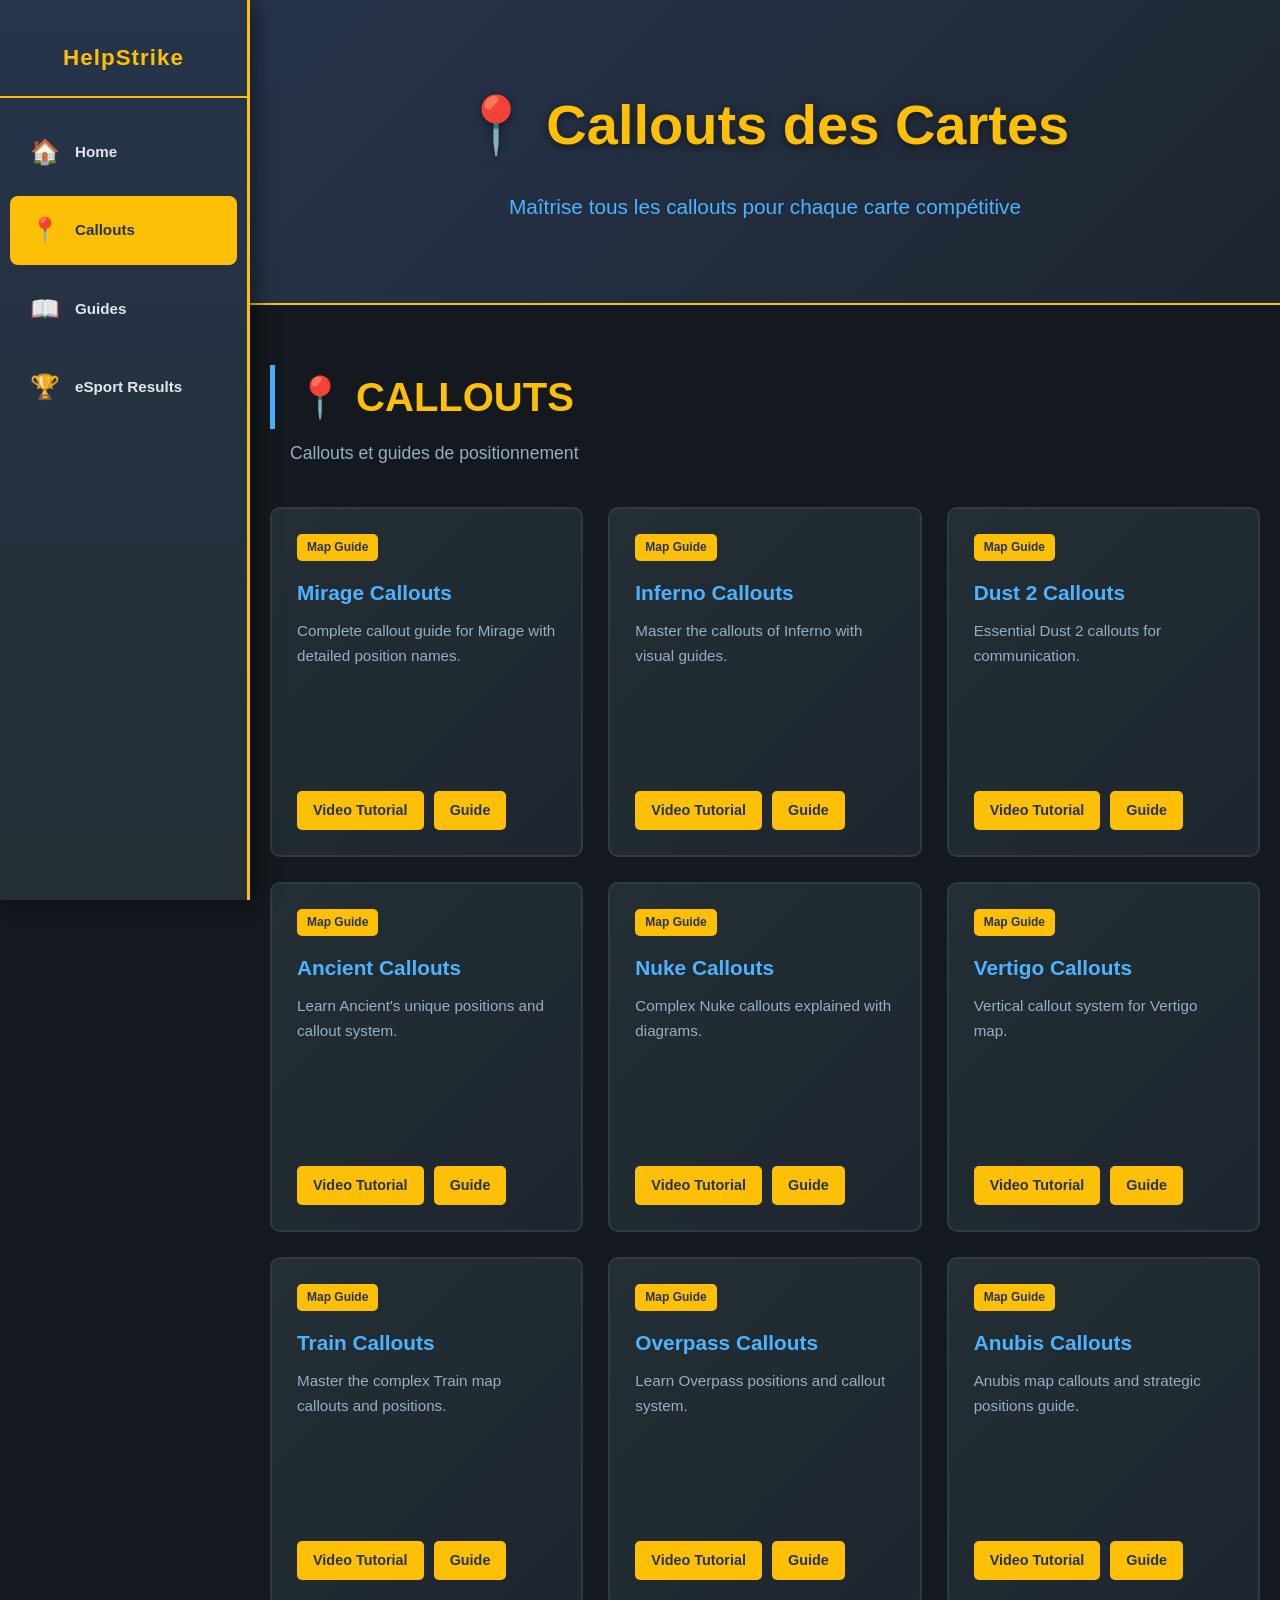
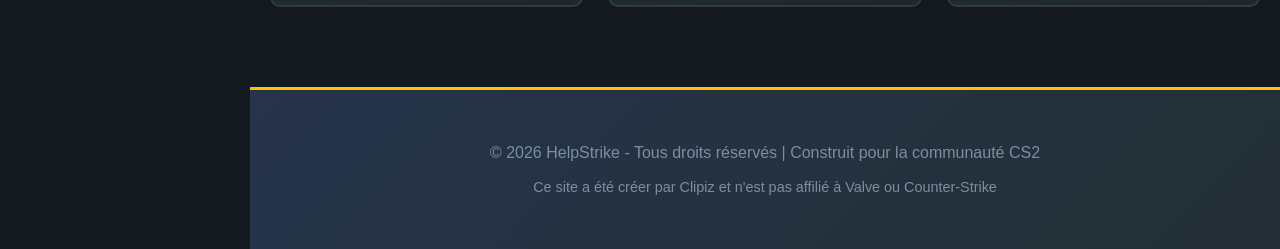
==== callouts.html @ afa77514 "Remove loading screen from callouts.html" ====
<!DOCTYPE html>
<html lang="fr">
<head>
    <meta charset="UTF-8">
    <meta name="viewport" content="width=device-width, initial-scale=1.0">
    <title>Callouts - HelpStrike</title>
    <link rel="stylesheet" href="styles.css">
</head>
<body>
    <!-- Top Logo -->
    <div class="top-logo">HelpStrike</div>

    <!-- Sidebar Navigation -->
    <aside class="sidebar">
        <div class="sidebar-header">
            <div class="sidebar-logo-container">
                <h1 class="sidebar-logo">HelpStrike</h1>
            </div>
        </div>
        <nav class="sidebar-nav">
            <a href="index.html" class="sidebar-link" data-section="home">
                <span class="icon">🏠</span>
                <span class="label">Home</span>
            </a>
            <a href="callouts.html" class="sidebar-link active" data-section="callouts">
                <span class="icon">📍</span>
                <span class="label">Callouts</span>
            </a>
            <a href="guides.html" class="sidebar-link" data-section="guides">
                <span class="icon">📖</span>
                <span class="label">Guides</span>
            </a>
            <a href="index.html#recent-esport" class="sidebar-link" data-section="recent-esport">
                <span class="icon">🏆</span>
                <span class="label">eSport Results</span>
            </a>
        </nav>
    </aside>

    <!-- Main Content -->
    <main class="main-content">
        <!-- Navigation Header -->
        <header class="header">
            <div class="container">
                <div class="logo">
                    <h1>HelpStrike</h1>
                    <p class="tagline">Les aides essentiels de CS2</p>
                </div>
            </div>
        </header>

        <!-- Hero Section -->
        <section class="hero" id="callouts">
            <div class="hero-content">
                <h2>📍 Callouts des Cartes</h2>
                <p>Maîtrise tous les callouts pour chaque carte compétitive</p>
            </div>
        </section>

        <div class="container">
            <!-- CALLOUTS Section -->
            <section class="category-section">
                <h2 class="category-title">📍 CALLOUTS</h2>
                <p class="category-desc">Callouts et guides de positionnement</p>
                <div class="items-grid" id="callouts-grid">
                    <!-- Items will be loaded here by JavaScript -->
                </div>
            </section>
        </div>

        <!-- Footer -->
        <footer class="footer">
            <div class="container">
                <p>&copy; 2026 HelpStrike - Tous droits réservés | Construit pour la communauté CS2</p>
                <p class="disclaimer">Ce site a été créer par Clipiz et n'est pas affilié à Valve ou Counter-Strike</p>
            </div>
        </footer>
    </main>

    <script src="script.js"></script>
    <script>
        // Load callouts specifically
        async function loadCalloutsPage() {
            try {
                const response = await fetch('data.json');
                const data = await response.json();
                renderItems('callouts', data.callouts);
            } catch (error) {
                console.error('Error loading callouts:', error);
            }
        }

        document.addEventListener('DOMContentLoaded', loadCalloutsPage);
    </script>
</body>
</html>
---- styles.css ----
* {
    margin: 0;
    padding: 0;
    box-sizing: border-box;
}

:root {
    /* HelpStrike colors */
    --hs-bg: #13191e;
    --hs-bg-alt: #1e262f;
    --hs-panel: #232f34;
    --hs-border: #303a40;
    --hs-text: #e1e6ea;
    --hs-link: #4db3ff;
    --hs-link-hover: #3498f7;
    --hs-highlight: #fec006;
    --hs-heading: #d6e4ee;
    --hs-table-head: #26344c;
}

body {
    font-family: 'Segoe UI', Tahoma, Geneva, Verdana, sans-serif;
    background-color: var(--hs-bg);
    color: var(--hs-text);
    line-height: 1.6;
    display: flex;
}

/* Sidebar Navigation */
.sidebar {
    position: fixed;
    left: 0;
    top: 0;
    width: 250px;
    height: 100vh;
    background: linear-gradient(180deg, var(--hs-table-head) 0%, var(--hs-panel) 100%);
    border-right: 3px solid var(--hs-highlight);
    padding: 20px 0;
    overflow-y: auto;
    z-index: 200;
    box-shadow: 5px 0 20px rgba(0, 0, 0, 0.5);
}

.sidebar-header {
    padding: 20px;
    border-bottom: 2px solid var(--hs-highlight);
    margin-bottom: 20px;
    display: flex;
}

.sidebar-logo-container {
    display: flex;
    flex-direction: column;
    align-items: center;
    gap: 10px;
    justify-content: center;
    width: 100%;
}

.sidebar-logo-img {
    display: none;
}

.sidebar-logo {
    font-size: 1.4em;
    color: var(--hs-highlight);
    font-weight: 900;
    letter-spacing: 1px;
    text-align: center;
    margin: 0;
}

.sidebar-nav {
    display: flex;
    flex-direction: column;
    gap: 10px;
    padding: 0 10px;
}

.sidebar-link {
    display: flex;
    align-items: center;
    gap: 15px;
    padding: 15px 20px;
    color: var(--hs-text);
    text-decoration: none;
    border-radius: 8px;
    transition: all 0.3s ease;
    position: relative;
}

.sidebar-link:hover {
    background-color: rgba(254, 192, 6, 0.1);
    color: var(--hs-highlight);
    transform: translateX(5px);
}

.sidebar-link.active {
    background-color: var(--hs-highlight);
    color: var(--hs-table-head);
}

.sidebar-link .icon {
    font-size: 1.5em;
}

.sidebar-link .label {
    font-weight: 600;
    font-size: 0.95em;
}

/* Top Logo Bar */
.top-logo {
    position: fixed;
    top: 20px;
    left: 20px;
    font-size: 1.2em;
    color: var(--hs-highlight);
    font-weight: 900;
    letter-spacing: 1.5px;
    z-index: 150;
    text-shadow: 0 2px 10px rgba(0, 0, 0, 0.5);
}

/* Main Content */
.main-content {
    flex: 1;
    margin-left: 250px;
    min-height: 100vh;
}

.main-content.home-page {
    background: radial-gradient(circle at 20% 50%, rgba(254, 192, 6, 0.05) 0%, transparent 50%),
                radial-gradient(circle at 80% 80%, rgba(77, 179, 255, 0.03) 0%, transparent 50%),
                linear-gradient(135deg, var(--hs-bg) 0%, var(--hs-bg-alt) 100%);
}

.container {
    max-width: 1200px;
    margin: 0 auto;
    padding: 0 20px;
}

/* Header & Navigation */
.header {
    background: transparent;
    border-bottom: none;
    padding: 0;
    position: sticky;
    top: 0;
    z-index: 100;
    display: none;
}

.header .container {
    display: flex;
    justify-content: space-between;
    align-items: center;
}

.logo {
    display: flex;
    align-items: center;
    gap: 15px;
}

.header-logo-img {
    width: 50px;
    height: 50px;
    object-fit: contain;
    display: none;
}

.logo h1 {
    font-size: 2.5em;
    color: var(--hs-highlight);
    font-weight: 900;
    letter-spacing: 2px;
    margin: 0;
}

.tagline {
    font-size: 0.85em;
    color: var(--hs-link);
    margin-top: 5px;
}

/* Hero Section */
.hero {
    background: linear-gradient(135deg, var(--hs-table-head) 0%, var(--hs-bg-alt) 100%);
    padding: 80px 20px;
    text-align: center;
    border-bottom: 2px solid var(--hs-highlight);
    margin-bottom: 60px;
    position: relative;
    overflow: hidden;
}

.hero-banner {
    position: absolute;
    top: 0;
    left: 0;
    right: 0;
    bottom: 0;
    z-index: 0;
    opacity: 0.3;
}

.banner-img {
    width: 100%;
    height: 100%;
    object-fit: cover;
}

.hero-content {
    position: relative;
    z-index: 1;
}

.hero-content h2 {
    font-size: 3.5em;
    margin-bottom: 20px;
    color: var(--hs-highlight);
    text-shadow: 0 2px 10px rgba(0, 0, 0, 0.5);
}

.hero-content p {
    font-size: 1.3em;
    color: var(--hs-link);
}

/* Category Sections */
.category-section {
    margin-bottom: 80px;
    scroll-margin-top: 100px;
}

.category-title {
    font-size: 2.5em;
    margin-bottom: 10px;
    color: var(--hs-highlight);
    border-left: 5px solid var(--hs-link);
    padding-left: 20px;
}

.category-desc {
    color: #95afc7;
    font-size: 1.1em;
    margin-bottom: 40px;
    margin-left: 20px;
}

/* Subsections */
.subsection {
    margin-bottom: 50px;
}

.subsection-title {
    font-size: 1.8em;
    color: var(--hs-link);
    margin-bottom: 25px;
    margin-left: 20px;
    font-weight: 600;
    border-left: 3px solid var(--hs-link);
    padding-left: 15px;
}

/* Items Grid */
.items-grid {
    display: grid;
    grid-template-columns: repeat(auto-fill, minmax(300px, 1fr));
    gap: 25px;
    margin-bottom: 40px;
}

.item-card {
    background: linear-gradient(135deg, var(--hs-panel) 0%, var(--hs-bg-alt) 100%);
    border: 2px solid var(--hs-border);
    border-radius: 10px;
    padding: 25px;
    transition: all 0.3s ease;
    cursor: pointer;
    overflow: hidden;
    position: relative;
    min-height: 350px;
    display: flex;
    flex-direction: column;
}

.item-card::before {
    content: '';
    position: absolute;
    top: 0;
    left: 0;
    right: 0;
    bottom: 0;
    background: radial-gradient(circle at center, rgba(254, 192, 6, 0.1) 0%, transparent 70%);
    opacity: 0;
    transition: opacity 0.3s ease;
    pointer-events: none;
    z-index: 1;
}

.item-card:hover {
    transform: translateY(-10px) scale(1.05);
    border-color: var(--hs-highlight);
    box-shadow: 0 15px 40px rgba(254, 192, 6, 0.3), 0 0 30px rgba(254, 192, 6, 0.2);
}

.item-card:hover::before {
    opacity: 1;
}

/* Map Logo Background */
.map-logo {
    position: absolute;
    bottom: -80px;
    right: -80px;
    width: 300px;
    height: 300px;
    background-size: contain;
    background-repeat: no-repeat;
    background-position: center;
    opacity: 0.08;
    transition: all 0.4s ease;
    z-index: 0;
}

.item-card:hover .map-logo {
    opacity: 0.15;
    transform: scale(1.1) rotate(5deg);
    bottom: -60px;
    right: -60px;
}

/* Utility Card Specific */
.utility-card {
    display: flex;
    flex-direction: column;
    min-height: 400px;
}

.utility-video {
    width: 100%;
    height: 200px;
    margin-bottom: 15px;
    border-radius: 8px;
    overflow: hidden;
    background-color: rgba(0, 0, 0, 0.3);
    z-index: 2;
    position: relative;
}

.utility-video iframe {
    width: 100%;
    height: 100%;
    border: none;
}

.item-card h3 {
    color: var(--hs-link);
    margin-bottom: 10px;
    font-size: 1.3em;
    position: relative;
    z-index: 2;
}

.item-type {
    display: inline-block;
    background-color: var(--hs-highlight);
    color: var(--hs-table-head);
    padding: 4px 10px;
    border-radius: 5px;
    font-size: 0.75em;
    font-weight: 600;
    margin-bottom: 15px;
    transition: all 0.3s ease;
    position: relative;
    z-index: 2;
    width: fit-content;
}

.item-card:hover .item-type {
    transform: scale(1.1);
    background-color: #ffd700;
}

.item-card p {
    color: #95afc7;
    margin-bottom: 20px;
    font-size: 0.95em;
    position: relative;
    z-index: 2;
    flex-grow: 1;
}

.item-links {
    display: flex;
    gap: 10px;
    flex-wrap: wrap;
    position: relative;
    z-index: 2;
    margin-top: auto;
}

.item-link {
    background-color: var(--hs-highlight);
    color: var(--hs-table-head);
    padding: 8px 16px;
    border-radius: 5px;
    text-decoration: none;
    font-weight: 600;
    transition: all 0.3s ease;
    font-size: 0.9em;
}

.item-link:hover {
    background-color: #ffd700;
    transform: scale(1.05);
}

.item-link.secondary {
    background-color: transparent;
    border: 2px solid var(--hs-highlight);
    color: var(--hs-highlight);
}

.item-link.secondary:hover {
    background-color: var(--hs-highlight);
    color: var(--hs-table-head);
}

.quick-link {
    min-height: 280px;
}

/* Pro Teams Section */
.pro-teams-container {
    display: grid;
    grid-template-columns: 1fr 1fr;
    gap: 30px;
}

.matches-section,
.teams-section {
    background: linear-gradient(135deg, var(--hs-panel) 0%, var(--hs-bg-alt) 100%);
    border: 2px solid var(--hs-border);
    border-radius: 10px;
    padding: 25px;
}

.matches-section h3,
.teams-section h3 {
    color: var(--hs-highlight);
    margin-bottom: 20px;
    font-size: 1.5em;
}

.matches-list {
    display: flex;
    flex-direction: column;
    gap: 15px;
}

.match-card {
    background-color: rgba(19, 25, 30, 0.6);
    padding: 15px;
    border-radius: 8px;
    border-left: 4px solid var(--hs-link);
    transition: all 0.3s ease;
}

.match-card:hover {
    background-color: rgba(35, 47, 52, 0.8);
    border-left-color: var(--hs-highlight);
    transform: translateX(5px);
}

.match-header {
    display: flex;
    justify-content: space-between;
    align-items: center;
    margin-bottom: 10px;
}

.match-teams {
    font-weight: 600;
    color: var(--hs-text);
}

.match-score {
    background-color: var(--hs-highlight);
    padding: 5px 12px;
    border-radius: 5px;
    font-weight: 700;
    color: var(--hs-table-head);
}

.match-info {
    font-size: 0.9em;
    color: #7a8fa3;
}

.teams-list {
    display: flex;
    flex-direction: column;
    gap: 12px;
}

.team-item {
    display: flex;
    justify-content: space-between;
    align-items: center;
    background-color: rgba(19, 25, 30, 0.6);
    padding: 12px 15px;
    border-radius: 8px;
    transition: all 0.3s ease;
}

.team-item:hover {
    background-color: rgba(254, 192, 6, 0.1);
    transform: translateX(5px);
}

.team-name {
    font-weight: 600;
    color: var(--hs-link);
}

.team-rating {
    background-color: var(--hs-table-head);
    padding: 4px 10px;
    border-radius: 5px;
    font-size: 0.9em;
    color: var(--hs-highlight);
}

.loading {
    text-align: center;
    color: #7a8fa3;
    padding: 20px;
}

/* Footer */
.footer {
    background: linear-gradient(135deg, var(--hs-table-head) 0%, var(--hs-panel) 100%);
    border-top: 3px solid var(--hs-highlight);
    padding: 40px 20px;
    text-align: center;
    margin-top: 80px;
}

.footer p {
    color: #7a8fa3;
    margin: 10px 0;
}

.disclaimer {
    font-size: 0.9em;
    color: #5a6f7f;
}

/* Responsive Design */
@media (max-width: 1024px) {
    .sidebar {
        width: 200px;
    }

    .main-content {
        margin-left: 200px;
    }

    .sidebar-link .label {
        font-size: 0.85em;
    }

    .pro-teams-container {
        grid-template-columns: 1fr;
    }
}

@media (max-width: 768px) {
    .sidebar {
        position: absolute;
        width: 100%;
        height: auto;
        border-bottom: 3px solid var(--hs-highlight);
        border-right: none;
    }

    .main-content {
        margin-left: 0;
        margin-top: 0;
    }

    .sidebar-nav {
        flex-direction: row;
        padding: 10px;
        overflow-x: auto;
    }

    .sidebar-link {
        flex-shrink: 0;
        padding: 10px 15px;
    }

    .logo h1 {
        font-size: 1.8em;
    }

    .hero-content h2 {
        font-size: 2em;
    }

    .items-grid {
        grid-template-columns: 1fr;
    }

    .pro-teams-container {
        grid-template-columns: 1fr;
    }

    .category-title {
        font-size: 2em;
    }

    .header-logo-img {
        width: 35px;
        height: 35px;
    }
}
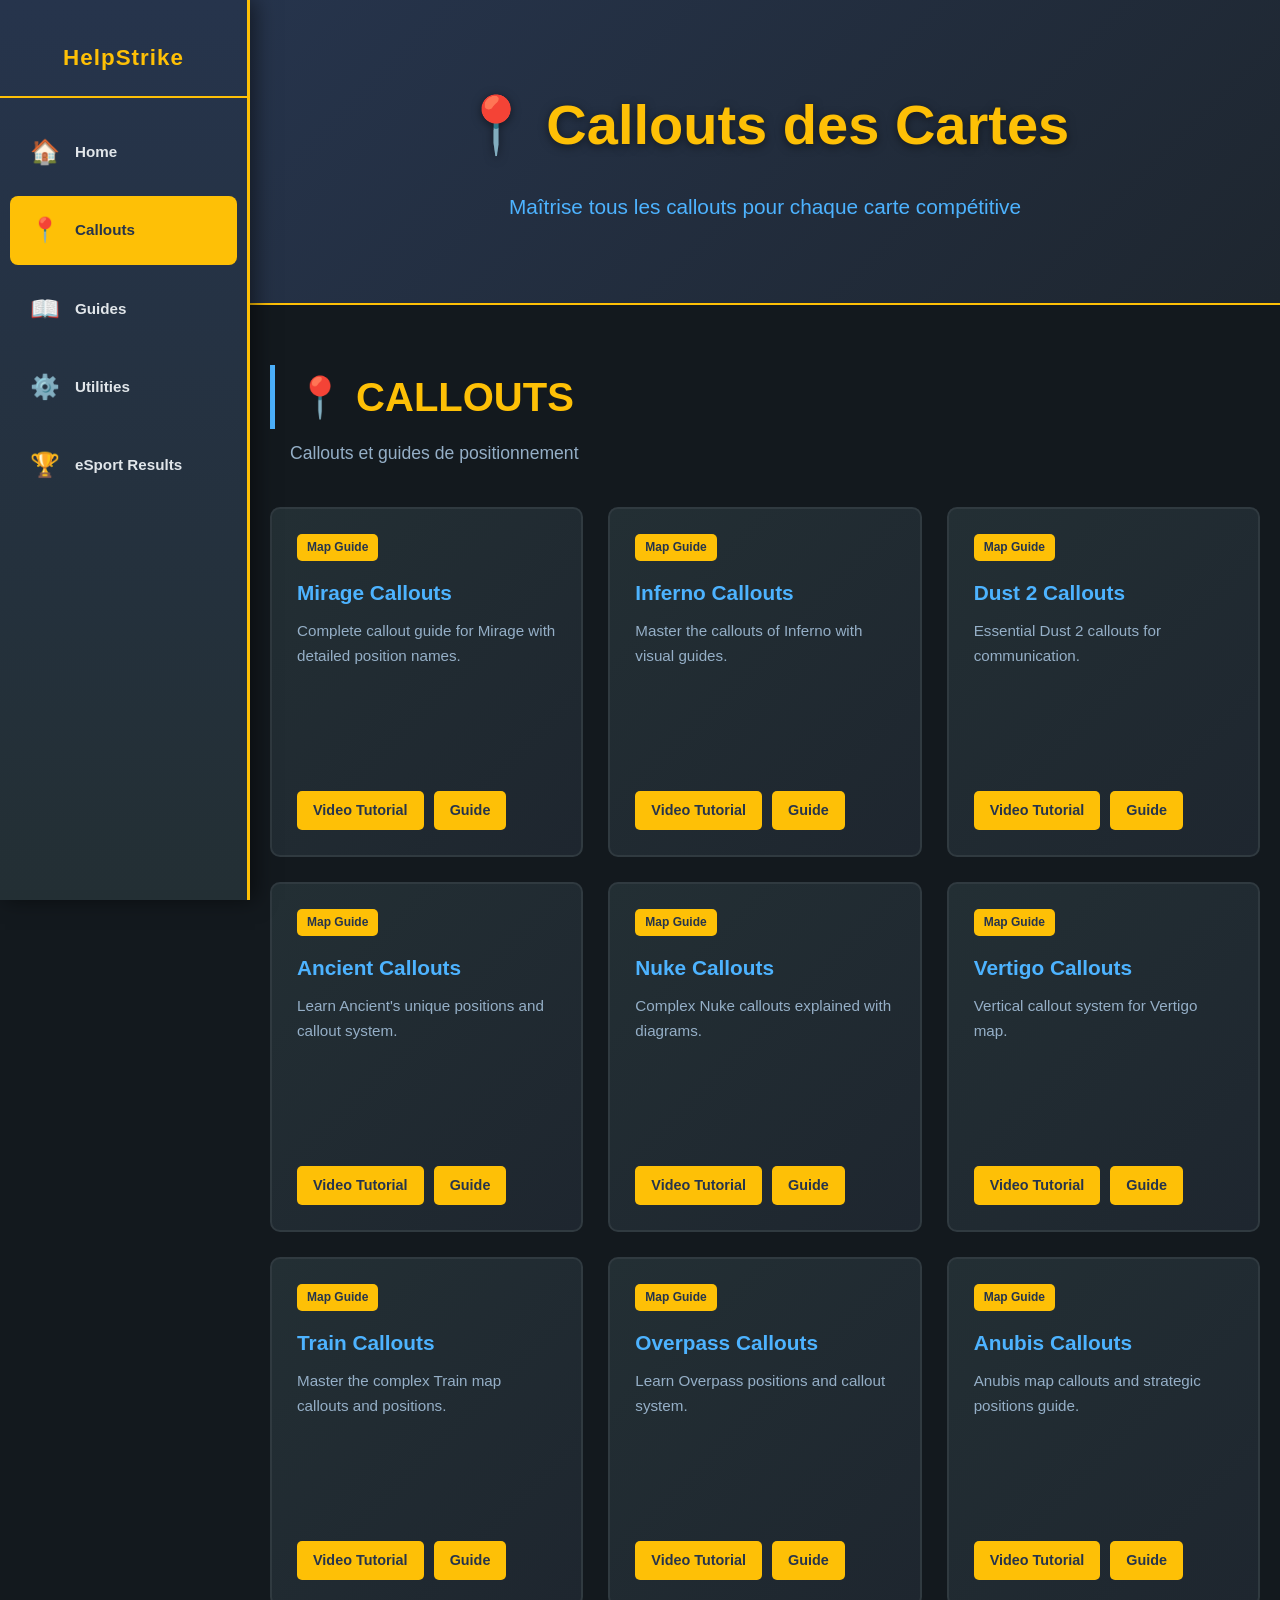
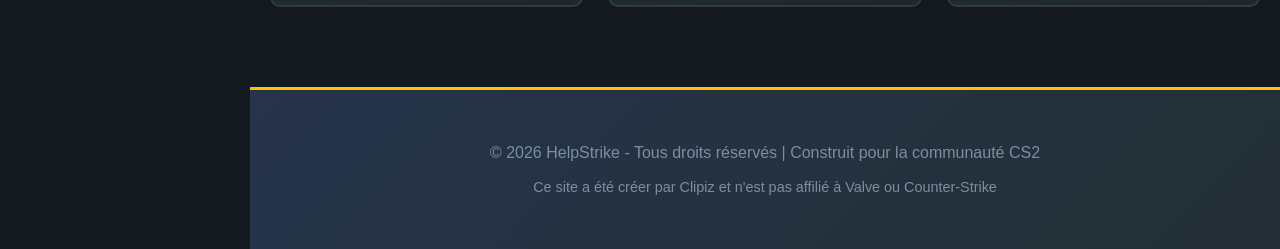
==== commit 5faa56b1: "Update callouts.html with Utilities link in sidebar" ====
--- a/callouts.html
+++ b/callouts.html
@@ -29,6 +29,10 @@
             <a href="guides.html" class="sidebar-link" data-section="guides">
                 <span class="icon">📖</span>
                 <span class="label">Guides</span>
+            </a>
+            <a href="utilities.html" class="sidebar-link" data-section="utilities">
+                <span class="icon">⚙️</span>
+                <span class="label">Utilities</span>
             </a>
             <a href="index.html#recent-esport" class="sidebar-link" data-section="recent-esport">
                 <span class="icon">🏆</span>
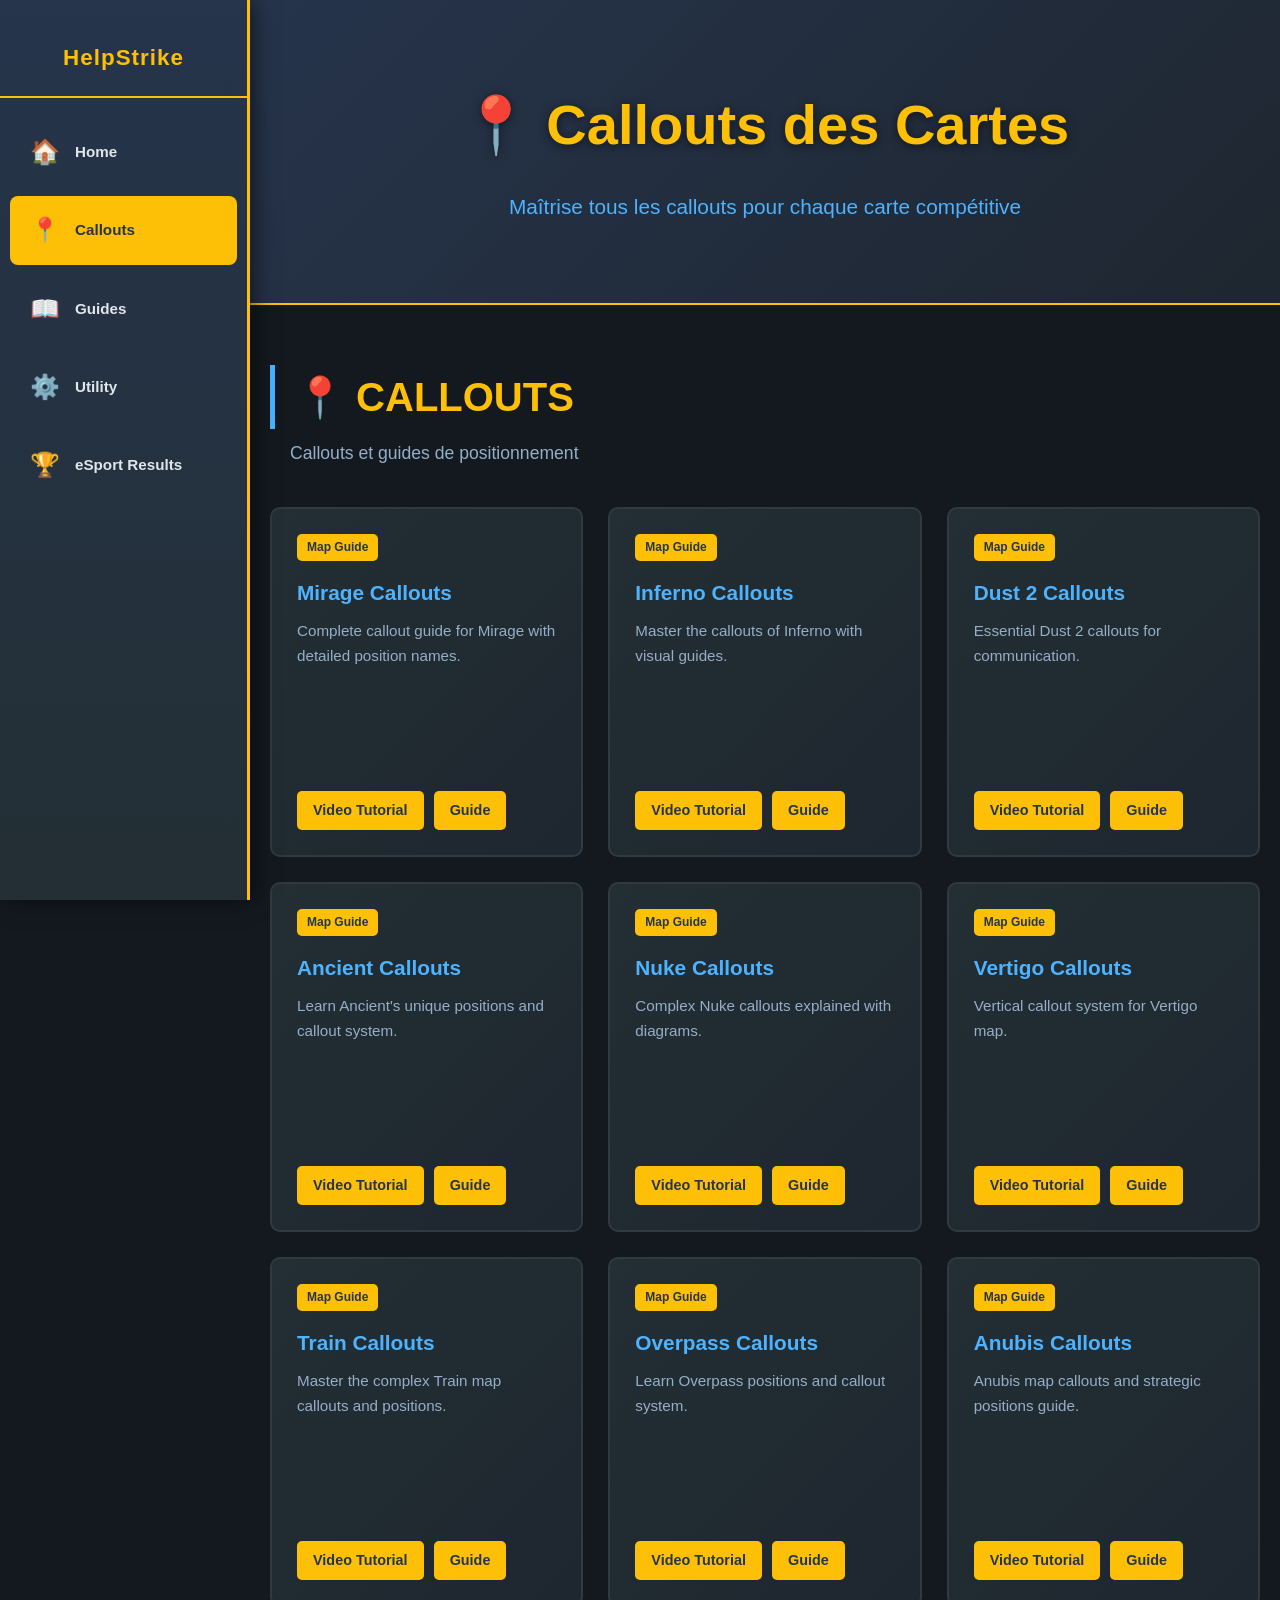
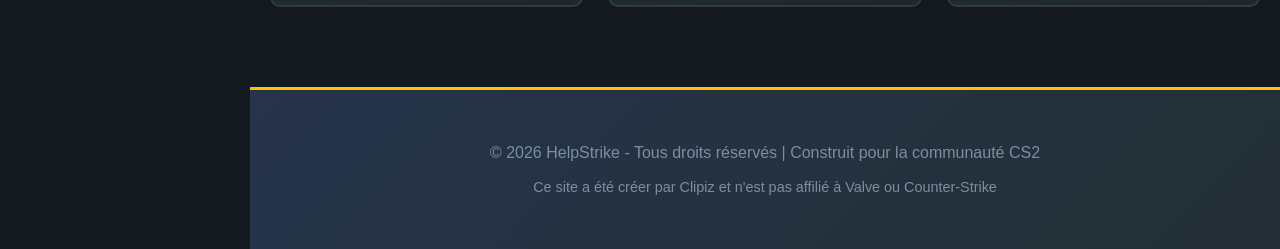
==== commit f7c7d2e8: "Update callouts.html to use utility instead of utilities" ====
--- a/callouts.html
+++ b/callouts.html
@@ -30,9 +30,9 @@
                 <span class="icon">📖</span>
                 <span class="label">Guides</span>
             </a>
-            <a href="utilities.html" class="sidebar-link" data-section="utilities">
+            <a href="utility.html" class="sidebar-link" data-section="utility">
                 <span class="icon">⚙️</span>
-                <span class="label">Utilities</span>
+                <span class="label">Utility</span>
             </a>
             <a href="index.html#recent-esport" class="sidebar-link" data-section="recent-esport">
                 <span class="icon">🏆</span>
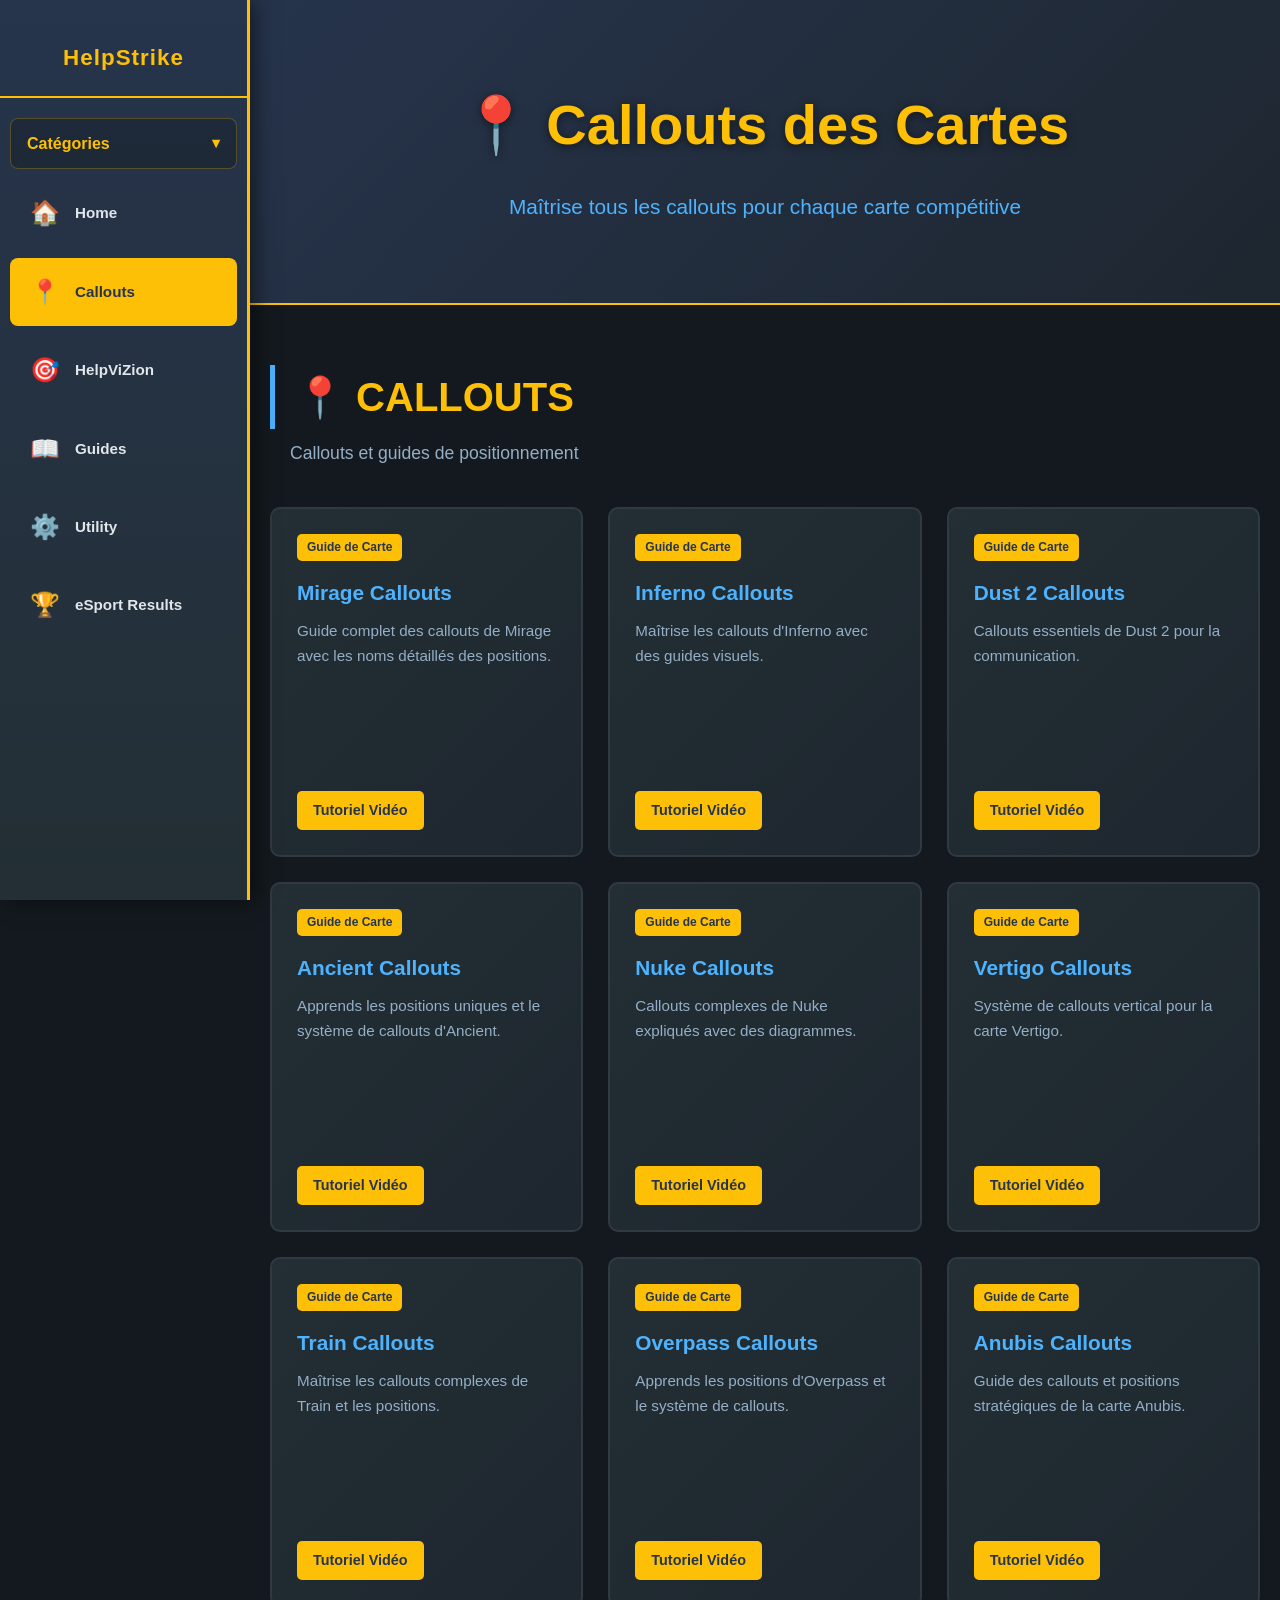
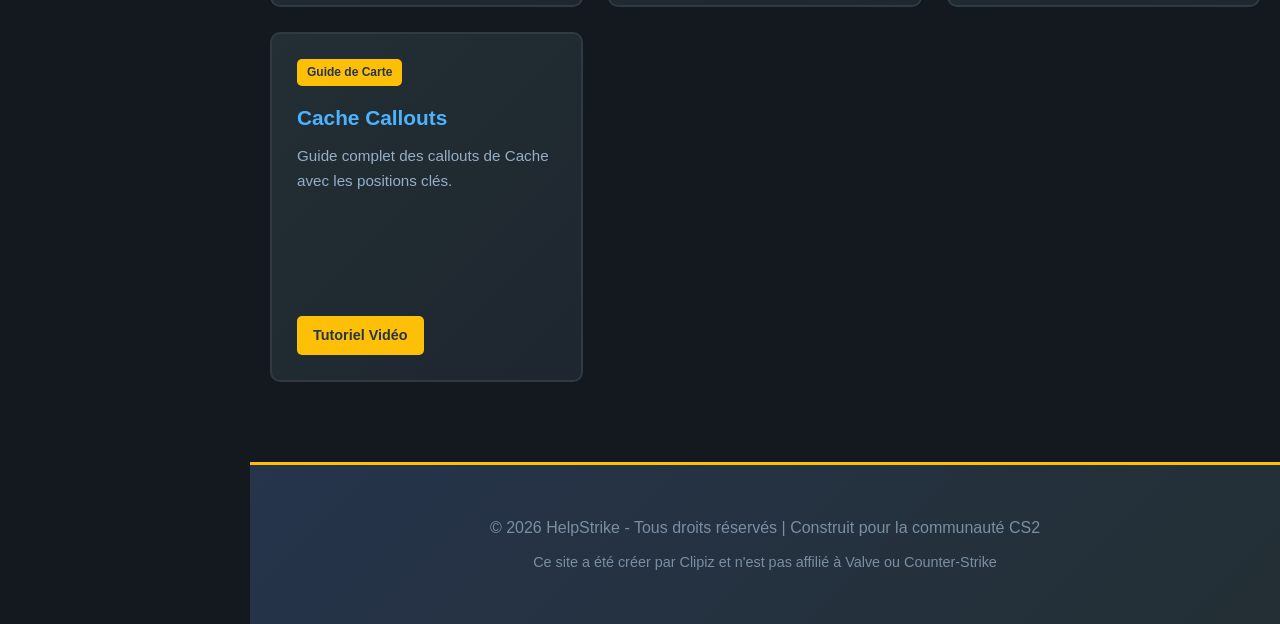
==== commit 312a1512: "feat: add helpvizion category and collapsible sidebar Co-authored-by: clipiz <295485389+clipiz@users" ====
--- a/callouts.html
+++ b/callouts.html
@@ -18,26 +18,36 @@
             </div>
         </div>
         <nav class="sidebar-nav">
-            <a href="index.html" class="sidebar-link" data-section="home">
-                <span class="icon">🏠</span>
-                <span class="label">Home</span>
-            </a>
-            <a href="callouts.html" class="sidebar-link active" data-section="callouts">
-                <span class="icon">📍</span>
-                <span class="label">Callouts</span>
-            </a>
-            <a href="guides.html" class="sidebar-link" data-section="guides">
-                <span class="icon">📖</span>
-                <span class="label">Guides</span>
-            </a>
-            <a href="utility.html" class="sidebar-link" data-section="utility">
-                <span class="icon">⚙️</span>
-                <span class="label">Utility</span>
-            </a>
-            <a href="index.html#recent-esport" class="sidebar-link" data-section="recent-esport">
-                <span class="icon">🏆</span>
-                <span class="label">eSport Results</span>
-            </a>
+            <button class="sidebar-nav-toggle" type="button" aria-expanded="true">
+                <span>Catégories</span>
+                <span class="sidebar-nav-toggle-chevron" aria-hidden="true">▾</span>
+            </button>
+            <div class="sidebar-nav-links">
+                <a href="index.html" class="sidebar-link" data-section="home">
+                    <span class="icon">🏠</span>
+                    <span class="label">Home</span>
+                </a>
+                <a href="callouts.html" class="sidebar-link active" data-section="callouts">
+                    <span class="icon">📍</span>
+                    <span class="label">Callouts</span>
+                </a>
+                <a href="helpvizion.html" class="sidebar-link" data-section="helpvizion">
+                    <span class="icon">🎯</span>
+                    <span class="label">HelpViZion</span>
+                </a>
+                <a href="guides.html" class="sidebar-link" data-section="guides">
+                    <span class="icon">📖</span>
+                    <span class="label">Guides</span>
+                </a>
+                <a href="utility.html" class="sidebar-link" data-section="utility">
+                    <span class="icon">⚙️</span>
+                    <span class="label">Utility</span>
+                </a>
+                <a href="index.html#recent-esport" class="sidebar-link" data-section="recent-esport">
+                    <span class="icon">🏆</span>
+                    <span class="label">eSport Results</span>
+                </a>
+            </div>
         </nav>
     </aside>
 
--- a/styles.css
+++ b/styles.css
@@ -77,6 +77,58 @@
     padding: 0 10px;
 }
 
+.sidebar-nav-toggle {
+    display: flex;
+    align-items: center;
+    justify-content: space-between;
+    gap: 12px;
+    width: 100%;
+    padding: 12px 16px;
+    border: 1px solid rgba(254, 192, 6, 0.25);
+    border-radius: 8px;
+    background: rgba(19, 25, 30, 0.35);
+    color: var(--hs-highlight);
+    font: inherit;
+    font-weight: 700;
+    cursor: pointer;
+    transition: all 0.3s ease;
+}
+
+.sidebar-nav-toggle:hover {
+    background: rgba(254, 192, 6, 0.12);
+    border-color: rgba(254, 192, 6, 0.45);
+}
+
+.sidebar-nav-toggle:focus-visible {
+    outline: 2px solid var(--hs-link);
+    outline-offset: 2px;
+}
+
+.sidebar-nav-toggle-chevron {
+    font-size: 0.95em;
+    transition: transform 0.3s ease;
+    transform: rotate(0deg);
+}
+
+.sidebar-nav.collapsed .sidebar-nav-toggle-chevron {
+    transform: rotate(-90deg);
+}
+
+.sidebar-nav-links {
+    display: flex;
+    flex-direction: column;
+    gap: 10px;
+    overflow: hidden;
+    max-height: 520px;
+    opacity: 1;
+    transition: max-height 0.35s ease, opacity 0.25s ease;
+}
+
+.sidebar-nav.collapsed .sidebar-nav-links {
+    max-height: 0;
+    opacity: 0;
+}
+
 .sidebar-link {
     display: flex;
     align-items: center;
@@ -594,9 +646,20 @@
     }
 
     .sidebar-nav {
+        padding: 10px;
+        gap: 12px;
+    }
+
+    .sidebar-nav-links {
         flex-direction: row;
-        padding: 10px;
         overflow-x: auto;
+        max-height: 120px;
+        padding-bottom: 6px;
+    }
+
+    .sidebar-nav.collapsed .sidebar-nav-links {
+        max-height: 0;
+        padding-bottom: 0;
     }
 
     .sidebar-link {
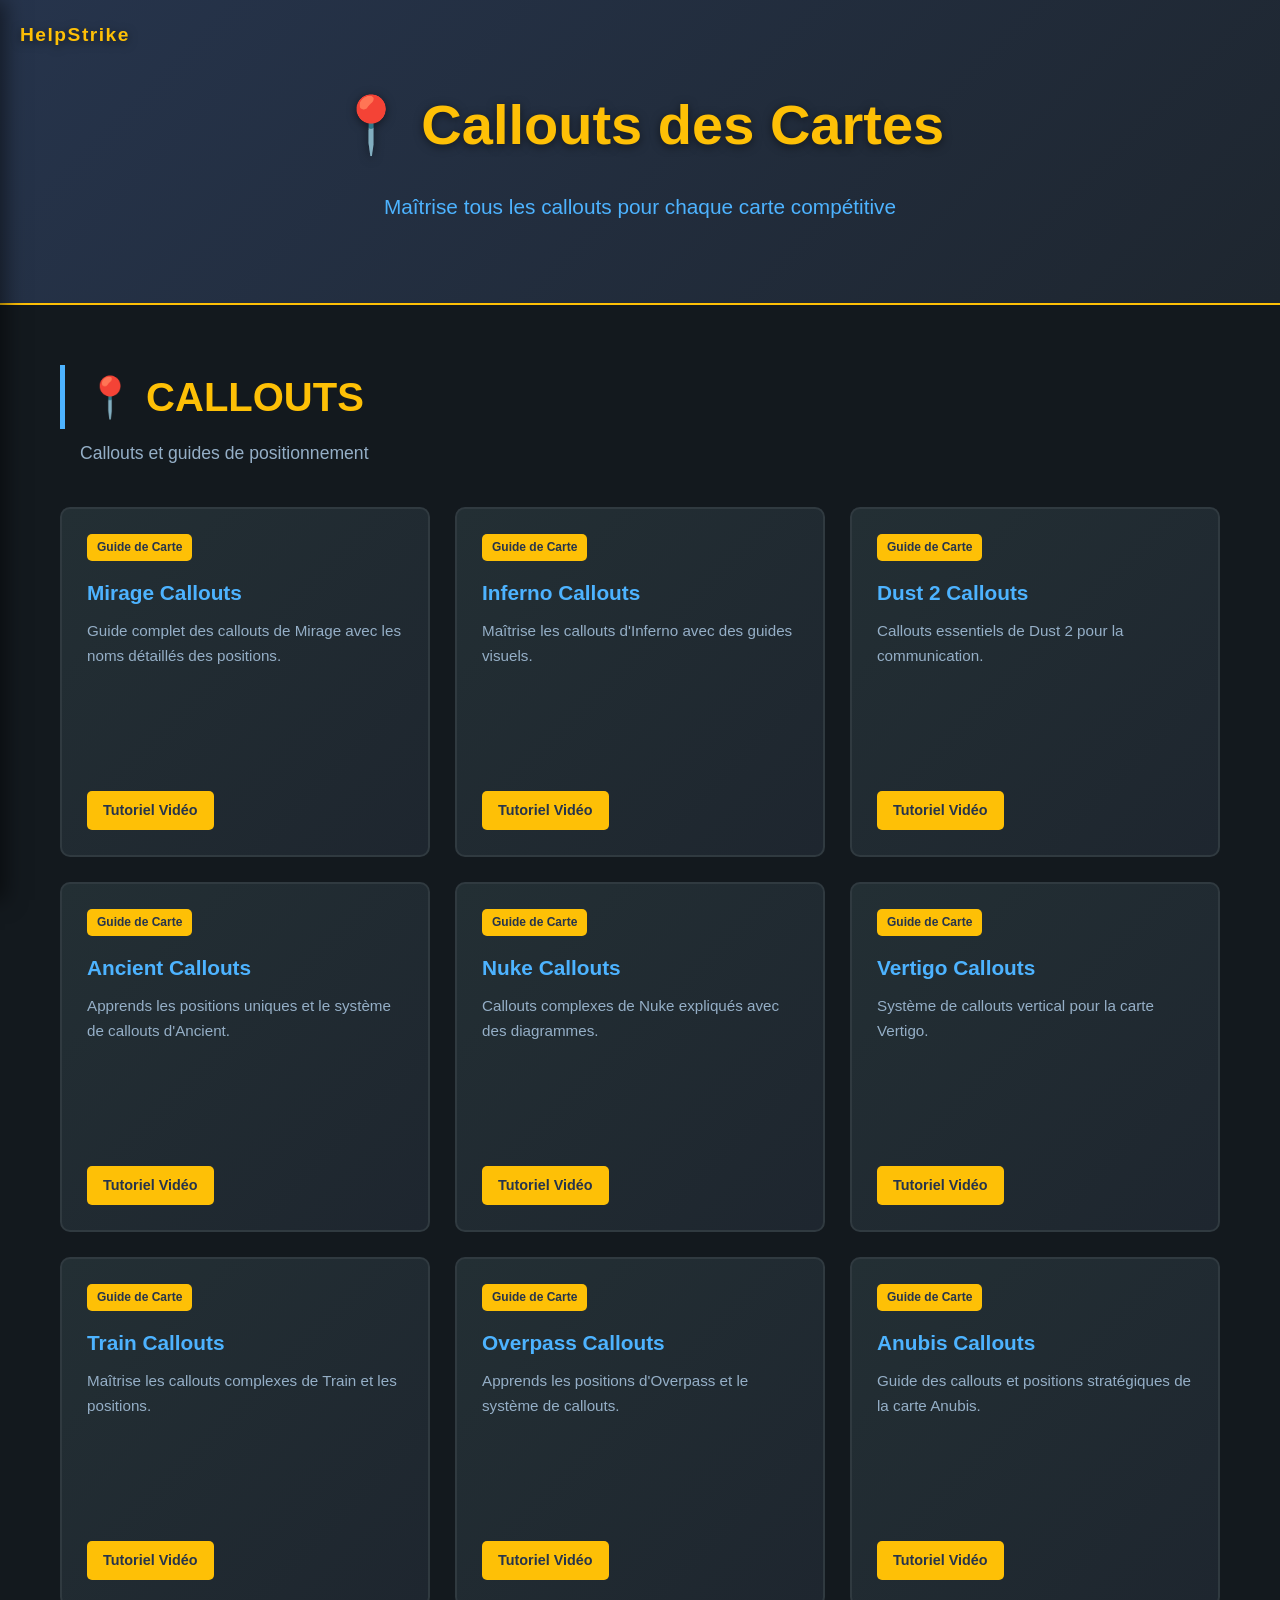
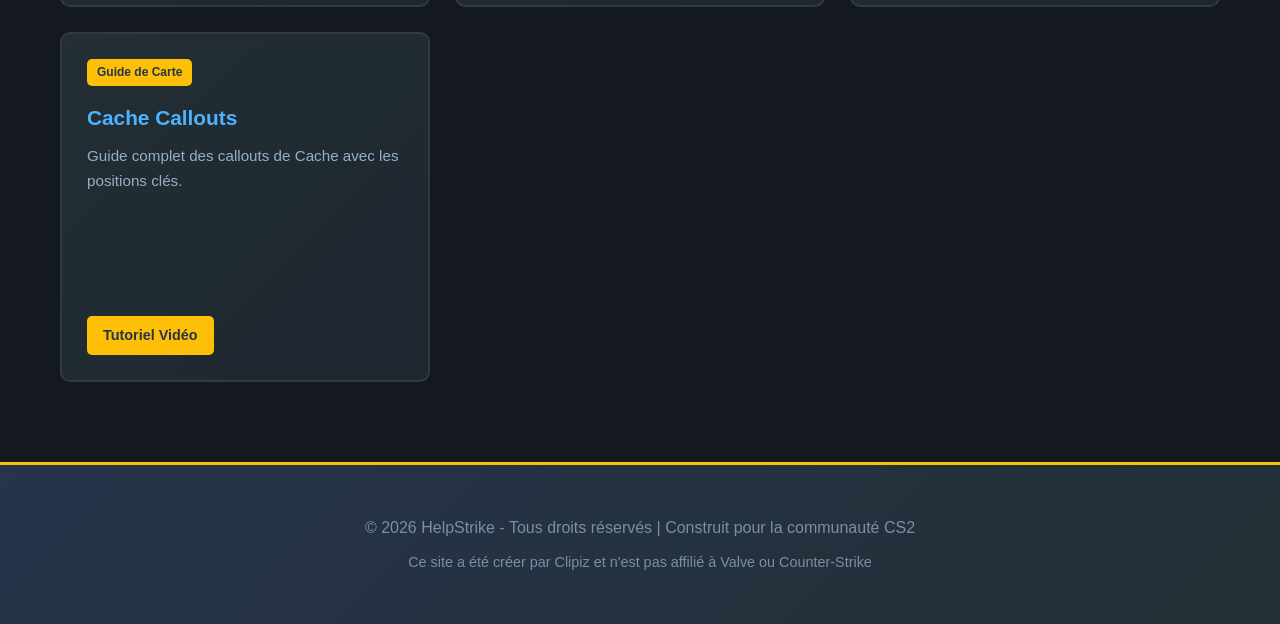
==== commit 79d9ec33: "Harmonize legacy pages with QuickUtil and retractable sidebar Co-authored-by: clipiz <295485389+clip" ====
--- a/callouts.html
+++ b/callouts.html
@@ -18,34 +18,34 @@
             </div>
         </div>
         <nav class="sidebar-nav">
-            <button class="sidebar-nav-toggle" type="button" aria-expanded="true">
-                <span>Catégories</span>
-                <span class="sidebar-nav-toggle-chevron" aria-hidden="true">▾</span>
-            </button>
             <div class="sidebar-nav-links">
                 <a href="index.html" class="sidebar-link" data-section="home">
                     <span class="icon">🏠</span>
                     <span class="label">Home</span>
                 </a>
-                <a href="callouts.html" class="sidebar-link active" data-section="callouts">
+                <a href="index.html#callouts-section" class="sidebar-link active" data-section="callouts">
                     <span class="icon">📍</span>
                     <span class="label">Callouts</span>
                 </a>
-                <a href="helpvizion.html" class="sidebar-link" data-section="helpvizion">
+                <a href="index.html#quickutil-section" class="sidebar-link" data-section="quickutil">
                     <span class="icon">🎯</span>
-                    <span class="label">HelpViZion</span>
+                    <span class="label">QuickUtil!</span>
                 </a>
-                <a href="guides.html" class="sidebar-link" data-section="guides">
+                <a href="index.html#prefire-section" class="sidebar-link" data-section="prefire">
+                    <span class="icon">🔫</span>
+                    <span class="label">Prefire</span>
+                </a>
+                <a href="index.html#guides-section" class="sidebar-link" data-section="guides">
                     <span class="icon">📖</span>
                     <span class="label">Guides</span>
                 </a>
-                <a href="utility.html" class="sidebar-link" data-section="utility">
+                <a href="index.html#utilities-section" class="sidebar-link" data-section="utility">
                     <span class="icon">⚙️</span>
                     <span class="label">Utility</span>
                 </a>
-                <a href="index.html#recent-esport" class="sidebar-link" data-section="recent-esport">
+                <a href="index.html#matches-section" class="sidebar-link" data-section="matches">
                     <span class="icon">🏆</span>
-                    <span class="label">eSport Results</span>
+                    <span class="label">Pro Matches</span>
                 </a>
             </div>
         </nav>
--- a/styles.css
+++ b/styles.css
@@ -29,7 +29,7 @@
 /* Sidebar Navigation */
 .sidebar {
     position: fixed;
-    left: 0;
+    left: -250px;
     top: 0;
     width: 250px;
     height: 100vh;
@@ -39,6 +39,11 @@
     overflow-y: auto;
     z-index: 200;
     box-shadow: 5px 0 20px rgba(0, 0, 0, 0.5);
+    transition: left 0.3s ease;
+}
+
+.sidebar:hover {
+    left: 0;
 }
 
 .sidebar-header {
@@ -77,56 +82,16 @@
     padding: 0 10px;
 }
 
-.sidebar-nav-toggle {
-    display: flex;
-    align-items: center;
-    justify-content: space-between;
-    gap: 12px;
-    width: 100%;
-    padding: 12px 16px;
-    border: 1px solid rgba(254, 192, 6, 0.25);
-    border-radius: 8px;
-    background: rgba(19, 25, 30, 0.35);
-    color: var(--hs-highlight);
-    font: inherit;
-    font-weight: 700;
-    cursor: pointer;
-    transition: all 0.3s ease;
-}
-
-.sidebar-nav-toggle:hover {
-    background: rgba(254, 192, 6, 0.12);
-    border-color: rgba(254, 192, 6, 0.45);
-}
-
-.sidebar-nav-toggle:focus-visible {
-    outline: 2px solid var(--hs-link);
-    outline-offset: 2px;
-}
-
-.sidebar-nav-toggle-chevron {
-    font-size: 0.95em;
-    transition: transform 0.3s ease;
-    transform: rotate(0deg);
-}
-
-.sidebar-nav.collapsed .sidebar-nav-toggle-chevron {
-    transform: rotate(-90deg);
-}
+
 
 .sidebar-nav-links {
     display: flex;
     flex-direction: column;
     gap: 10px;
     overflow: hidden;
-    max-height: 520px;
+    max-height: 600px;
     opacity: 1;
     transition: max-height 0.35s ease, opacity 0.25s ease;
-}
-
-.sidebar-nav.collapsed .sidebar-nav-links {
-    max-height: 0;
-    opacity: 0;
 }
 
 .sidebar-link {
@@ -177,7 +142,7 @@
 /* Main Content */
 .main-content {
     flex: 1;
-    margin-left: 250px;
+    margin-left: 0;
     min-height: 100vh;
 }
 
@@ -612,22 +577,126 @@
     color: #5a6f7f;
 }
 
+/* ===== Map Menu Grid (QuickUtil) ===== */
+.map-menu-grid {
+    display: grid;
+    grid-template-columns: repeat(4, 1fr);
+    gap: 1.2rem;
+    margin-top: 1.5rem;
+}
+
+.map-menu-item {
+    position: relative;
+    border-radius: 10px;
+    overflow: hidden;
+    cursor: pointer;
+    aspect-ratio: 16 / 9;
+    background: var(--hs-panel);
+    border: 2px solid var(--hs-border);
+    text-decoration: none;
+    display: block;
+    transition: transform 0.3s ease, border-color 0.3s ease, box-shadow 0.3s ease;
+}
+
+.map-menu-item:hover {
+    transform: scale(1.05);
+    border-color: var(--hs-highlight);
+    box-shadow: 0 0 30px rgba(254, 192, 6, 0.4), 
+                0 8px 25px rgba(254, 192, 6, 0.25),
+                inset 0 0 20px rgba(255, 255, 255, 0.1);
+}
+
+.map-menu-item:hover .map-menu-bg {
+    filter: brightness(0.7);
+}
+
+.map-menu-bg {
+    position: absolute;
+    inset: 0;
+    background-size: cover;
+    background-position: center;
+    transition: filter 0.3s ease;
+}
+
+.map-menu-overlay {
+    position: absolute;
+    bottom: 0;
+    left: 0;
+    right: 0;
+    padding: 0.5rem 0.8rem;
+    background: linear-gradient(transparent, rgba(0,0,0,0.85));
+    color: #fff;
+    font-size: 1.1rem;
+    font-weight: 700;
+    letter-spacing: 0.03em;
+    z-index: 2;
+    position: relative;
+}
+
+/* Metallic shine effect */
+.metallic-shine {
+    position: absolute;
+    top: 0;
+    left: -100%;
+    width: 100%;
+    height: 100%;
+    background: linear-gradient(90deg, 
+        transparent 0%,
+        rgba(255, 255, 255, 0.2) 25%,
+        rgba(255, 255, 255, 0.4) 50%,
+        rgba(255, 255, 255, 0.2) 75%,
+        transparent 100%
+    );
+    opacity: 0;
+    transition: opacity 0.3s ease, left 0.6s ease;
+    pointer-events: none;
+    z-index: 3;
+}
+
+.map-menu-item:hover .metallic-shine {
+    opacity: 1;
+    left: 100%;
+}
+
+/* Map detail section */
+.map-detail-section {
+    display: none;
+    margin-top: 2rem;
+}
+
+.map-detail-section.active {
+    display: block;
+}
+
+.map-detail-back {
+    display: inline-flex;
+    align-items: center;
+    gap: 0.4rem;
+    margin-bottom: 1.2rem;
+    background: none;
+    border: 2px solid var(--hs-border);
+    color: var(--hs-highlight);
+    padding: 0.4rem 1rem;
+    border-radius: 6px;
+    cursor: pointer;
+    font-size: 0.95rem;
+    font-weight: 600;
+    transition: border-color 0.15s, background 0.15s;
+}
+
+.map-detail-back:hover {
+    border-color: var(--hs-highlight);
+    background: rgba(254,192,6,0.08);
+}
+
 /* Responsive Design */
 @media (max-width: 1024px) {
-    .sidebar {
-        width: 200px;
-    }
-
-    .main-content {
-        margin-left: 200px;
-    }
-
-    .sidebar-link .label {
-        font-size: 0.85em;
-    }
-
     .pro-teams-container {
         grid-template-columns: 1fr;
+    }
+
+    .map-menu-grid {
+        grid-template-columns: repeat(3, 1fr);
     }
 }
 
@@ -638,11 +707,11 @@
         height: auto;
         border-bottom: 3px solid var(--hs-highlight);
         border-right: none;
-    }
-
-    .main-content {
-        margin-left: 0;
-        margin-top: 0;
+        left: -100%;
+    }
+
+    .sidebar:hover {
+        left: 0;
     }
 
     .sidebar-nav {
@@ -657,11 +726,6 @@
         padding-bottom: 6px;
     }
 
-    .sidebar-nav.collapsed .sidebar-nav-links {
-        max-height: 0;
-        padding-bottom: 0;
-    }
-
     .sidebar-link {
         flex-shrink: 0;
         padding: 10px 15px;
@@ -691,4 +755,12 @@
         width: 35px;
         height: 35px;
     }
-}
+
+    .map-menu-grid {
+        grid-template-columns: repeat(2, 1fr);
+    }
+
+    .map-menu-overlay {
+        font-size: 0.95rem;
+    }
+}
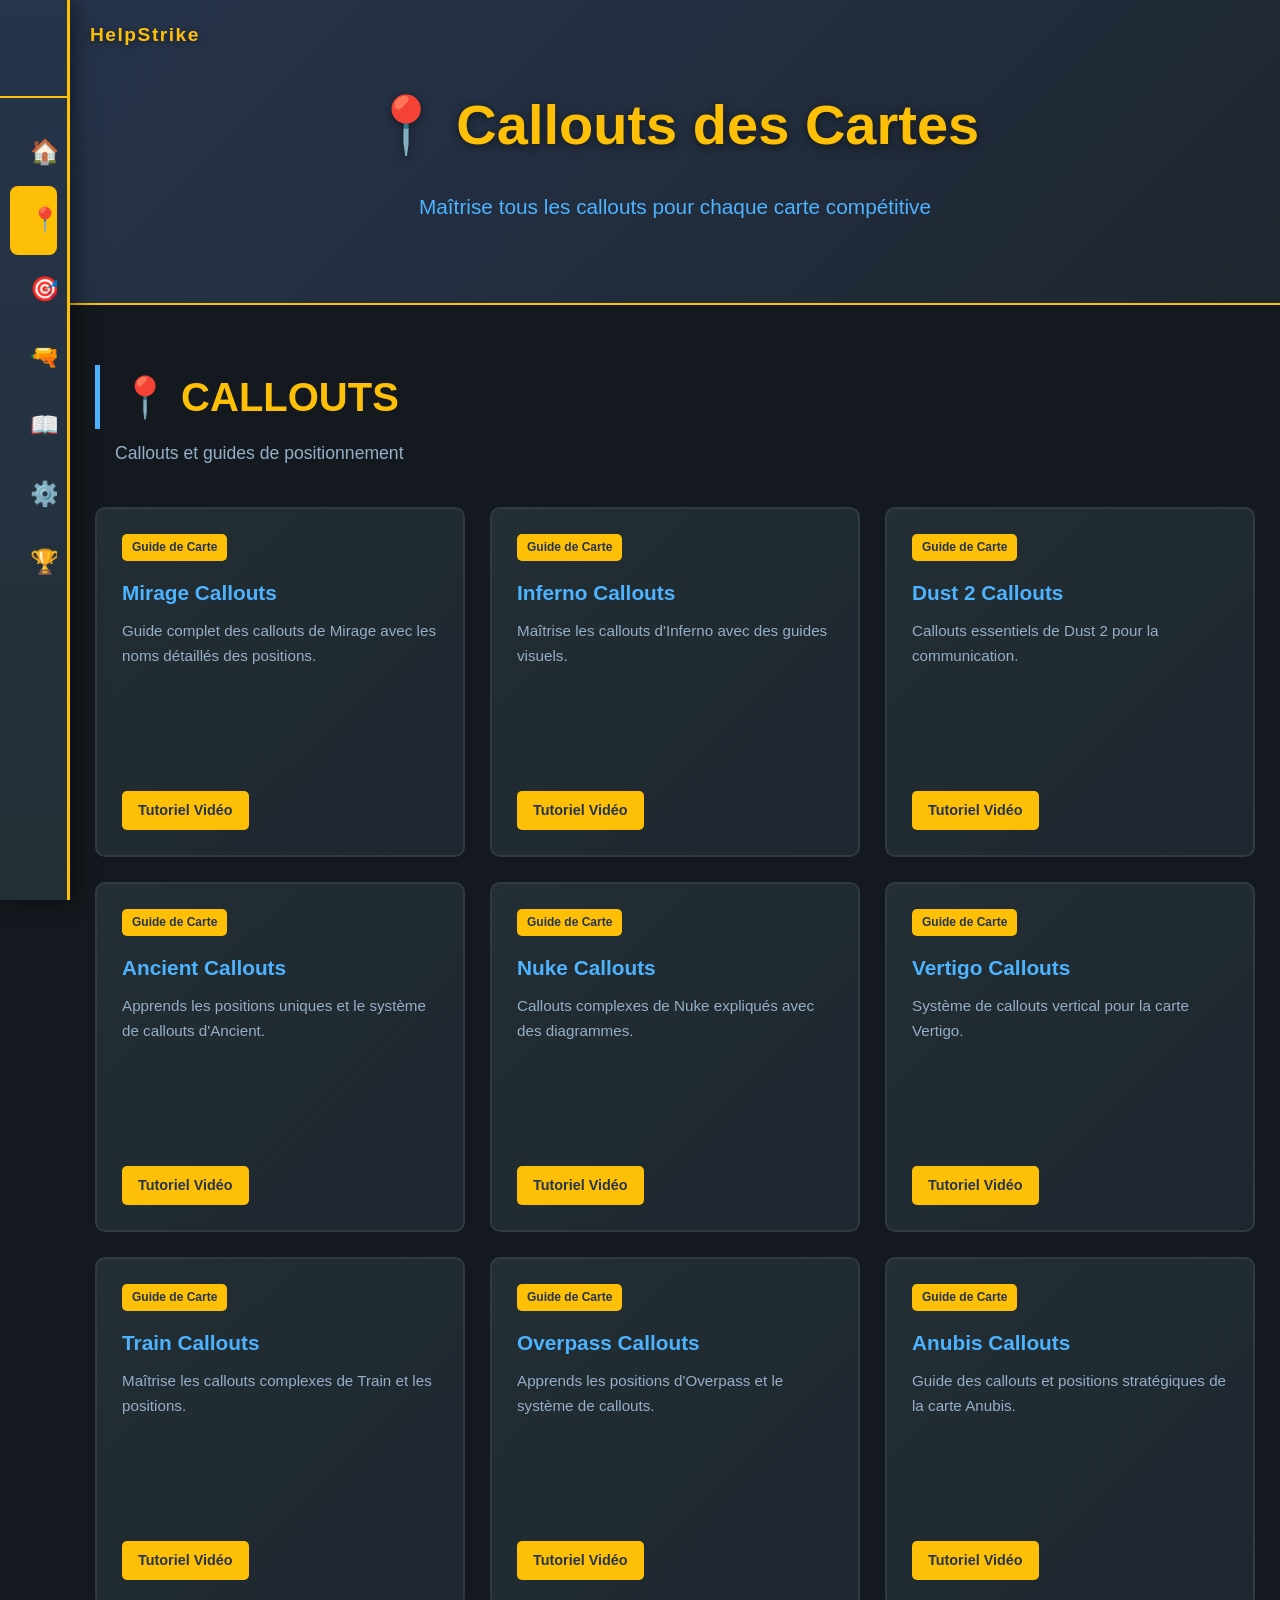
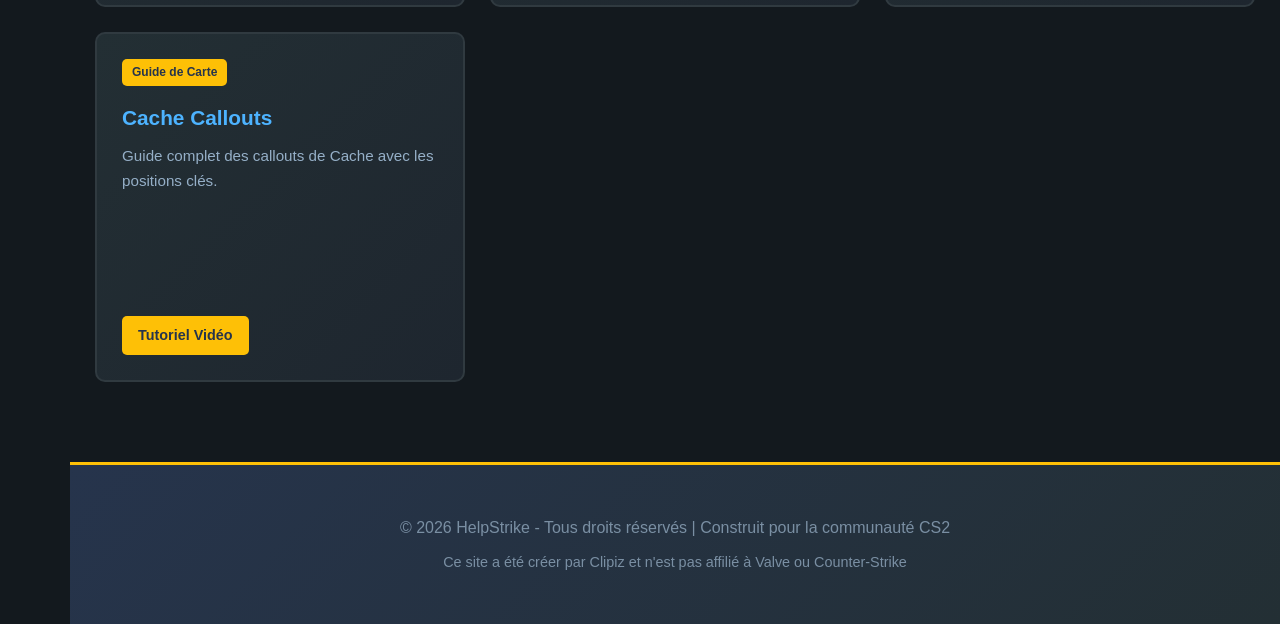
==== commit ebfa6cbd: "Fix sidebar links on callouts.html to point to multi-page URLs" ====
--- a/callouts.html
+++ b/callouts.html
@@ -23,29 +23,29 @@
                     <span class="icon">🏠</span>
                     <span class="label">Home</span>
                 </a>
-                <a href="index.html#callouts-section" class="sidebar-link active" data-section="callouts">
+                <a href="callouts.html" class="sidebar-link active" data-section="callouts">
                     <span class="icon">📍</span>
                     <span class="label">Callouts</span>
                 </a>
-                <a href="index.html#quickutil-section" class="sidebar-link" data-section="quickutil">
+                <a href="helpvizion.html" class="sidebar-link" data-section="quickutil">
                     <span class="icon">🎯</span>
                     <span class="label">QuickUtil!</span>
                 </a>
-                <a href="index.html#prefire-section" class="sidebar-link" data-section="prefire">
+                <a href="prefire.html" class="sidebar-link" data-section="prefire">
                     <span class="icon">🔫</span>
                     <span class="label">Prefire</span>
                 </a>
-                <a href="index.html#guides-section" class="sidebar-link" data-section="guides">
+                <a href="guides.html" class="sidebar-link" data-section="guides">
                     <span class="icon">📖</span>
                     <span class="label">Guides</span>
                 </a>
-                <a href="index.html#utilities-section" class="sidebar-link" data-section="utility">
+                <a href="utility.html" class="sidebar-link" data-section="utility">
                     <span class="icon">⚙️</span>
                     <span class="label">Utility</span>
                 </a>
-                <a href="index.html#matches-section" class="sidebar-link" data-section="matches">
+                <a href="index.html#recent-esport" class="sidebar-link" data-section="recent-esport">
                     <span class="icon">🏆</span>
-                    <span class="label">Pro Matches</span>
+                    <span class="label">eSport Results</span>
                 </a>
             </div>
         </nav>
--- a/styles.css
+++ b/styles.css
@@ -23,27 +23,27 @@
     background-color: var(--hs-bg);
     color: var(--hs-text);
     line-height: 1.6;
-    display: flex;
-}
-
-/* Sidebar Navigation */
+}
+
+/* Sidebar Navigation - retractable, opens on hover, closes when mouse leaves */
 .sidebar {
     position: fixed;
-    left: -250px;
+    left: 0;
     top: 0;
-    width: 250px;
+    width: 70px;
     height: 100vh;
     background: linear-gradient(180deg, var(--hs-table-head) 0%, var(--hs-panel) 100%);
     border-right: 3px solid var(--hs-highlight);
     padding: 20px 0;
+    overflow-x: hidden;
     overflow-y: auto;
     z-index: 200;
     box-shadow: 5px 0 20px rgba(0, 0, 0, 0.5);
-    transition: left 0.3s ease;
+    transition: width 0.3s ease;
 }
 
 .sidebar:hover {
-    left: 0;
+    width: 250px;
 }
 
 .sidebar-header {
@@ -51,6 +51,7 @@
     border-bottom: 2px solid var(--hs-highlight);
     margin-bottom: 20px;
     display: flex;
+    white-space: nowrap;
 }
 
 .sidebar-logo-container {
@@ -73,6 +74,12 @@
     letter-spacing: 1px;
     text-align: center;
     margin: 0;
+    opacity: 0;
+    transition: opacity 0.2s ease;
+}
+
+.sidebar:hover .sidebar-logo {
+    opacity: 1;
 }
 
 .sidebar-nav {
@@ -80,18 +87,6 @@
     flex-direction: column;
     gap: 10px;
     padding: 0 10px;
-}
-
-
-
-.sidebar-nav-links {
-    display: flex;
-    flex-direction: column;
-    gap: 10px;
-    overflow: hidden;
-    max-height: 600px;
-    opacity: 1;
-    transition: max-height 0.35s ease, opacity 0.25s ease;
 }
 
 .sidebar-link {
@@ -104,6 +99,8 @@
     border-radius: 8px;
     transition: all 0.3s ease;
     position: relative;
+    white-space: nowrap;
+    overflow: hidden;
 }
 
 .sidebar-link:hover {
@@ -119,18 +116,25 @@
 
 .sidebar-link .icon {
     font-size: 1.5em;
+    flex-shrink: 0;
 }
 
 .sidebar-link .label {
     font-weight: 600;
     font-size: 0.95em;
+    opacity: 0;
+    transition: opacity 0.2s ease;
+}
+
+.sidebar:hover .sidebar-link .label {
+    opacity: 1;
 }
 
 /* Top Logo Bar */
 .top-logo {
     position: fixed;
     top: 20px;
-    left: 20px;
+    left: 90px;
     font-size: 1.2em;
     color: var(--hs-highlight);
     font-weight: 900;
@@ -141,8 +145,7 @@
 
 /* Main Content */
 .main-content {
-    flex: 1;
-    margin-left: 0;
+    margin-left: 70px;
     min-height: 100vh;
 }
 
@@ -479,20 +482,6 @@
     gap: 15px;
 }
 
-.match-card {
-    background-color: rgba(19, 25, 30, 0.6);
-    padding: 15px;
-    border-radius: 8px;
-    border-left: 4px solid var(--hs-link);
-    transition: all 0.3s ease;
-}
-
-.match-card:hover {
-    background-color: rgba(35, 47, 52, 0.8);
-    border-left-color: var(--hs-highlight);
-    transform: translateX(5px);
-}
-
 .match-header {
     display: flex;
     justify-content: space-between;
@@ -577,7 +566,7 @@
     color: #5a6f7f;
 }
 
-/* ===== Map Menu Grid (QuickUtil) ===== */
+/* ===== Map Menu Grid (QuickUtil / Prefire) ===== */
 .map-menu-grid {
     display: grid;
     grid-template-columns: repeat(4, 1fr);
@@ -601,7 +590,7 @@
 .map-menu-item:hover {
     transform: scale(1.05);
     border-color: var(--hs-highlight);
-    box-shadow: 0 0 30px rgba(254, 192, 6, 0.4), 
+    box-shadow: 0 0 30px rgba(254, 192, 6, 0.4),
                 0 8px 25px rgba(254, 192, 6, 0.25),
                 inset 0 0 20px rgba(255, 255, 255, 0.1);
 }
@@ -640,7 +629,7 @@
     left: -100%;
     width: 100%;
     height: 100%;
-    background: linear-gradient(90deg, 
+    background: linear-gradient(90deg,
         transparent 0%,
         rgba(255, 255, 255, 0.2) 25%,
         rgba(255, 255, 255, 0.4) 50%,
@@ -691,6 +680,10 @@
 
 /* Responsive Design */
 @media (max-width: 1024px) {
+    .main-content {
+        margin-left: 70px;
+    }
+
     .pro-teams-container {
         grid-template-columns: 1fr;
     }
@@ -702,16 +695,24 @@
 
 @media (max-width: 768px) {
     .sidebar {
-        position: absolute;
+        width: 100%;
+        height: 60px;
+        border-bottom: 3px solid var(--hs-highlight);
+        border-right: none;
+    }
+
+    .sidebar:hover {
         width: 100%;
         height: auto;
-        border-bottom: 3px solid var(--hs-highlight);
-        border-right: none;
-        left: -100%;
-    }
-
-    .sidebar:hover {
-        left: 0;
+    }
+
+    .main-content {
+        margin-left: 0;
+        margin-top: 60px;
+    }
+
+    .top-logo {
+        left: 20px;
     }
 
     .sidebar-nav {
@@ -719,18 +720,6 @@
         gap: 12px;
     }
 
-    .sidebar-nav-links {
-        flex-direction: row;
-        overflow-x: auto;
-        max-height: 120px;
-        padding-bottom: 6px;
-    }
-
-    .sidebar-link {
-        flex-shrink: 0;
-        padding: 10px 15px;
-    }
-
     .logo h1 {
         font-size: 1.8em;
     }
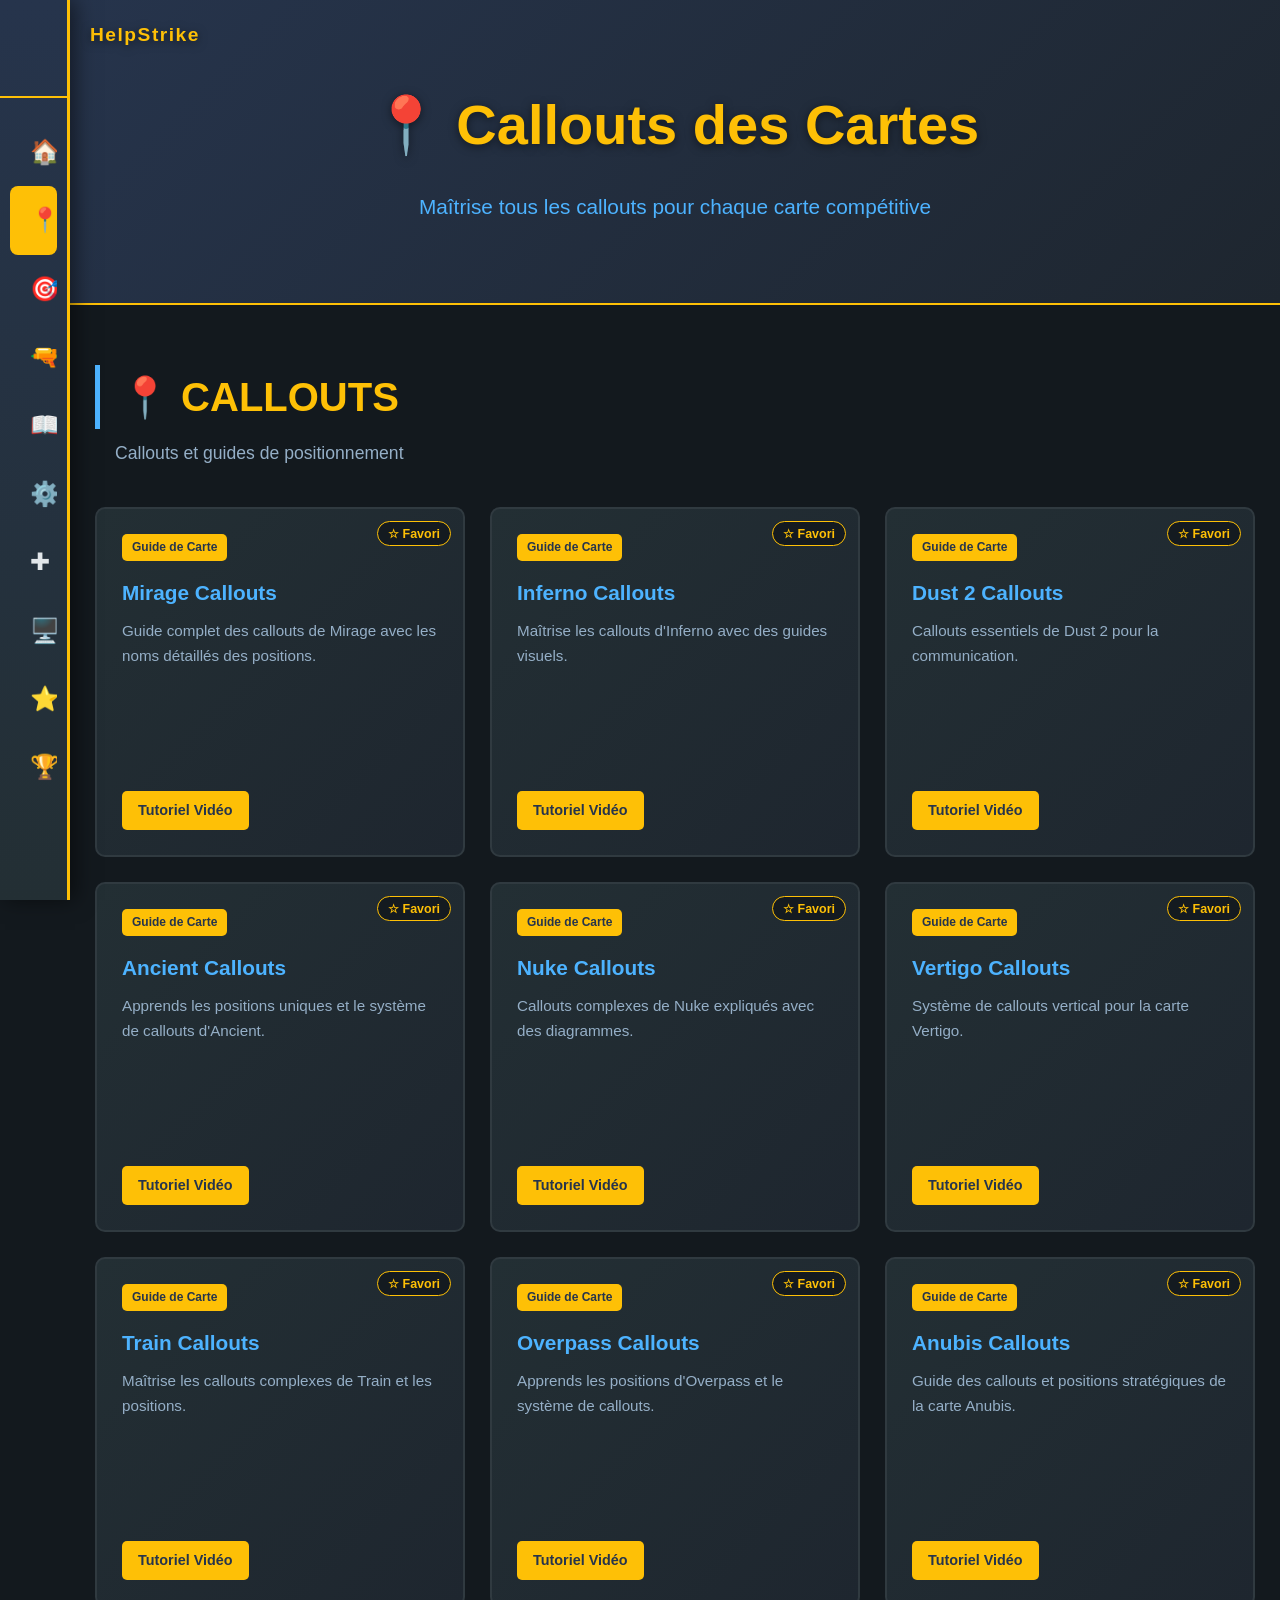
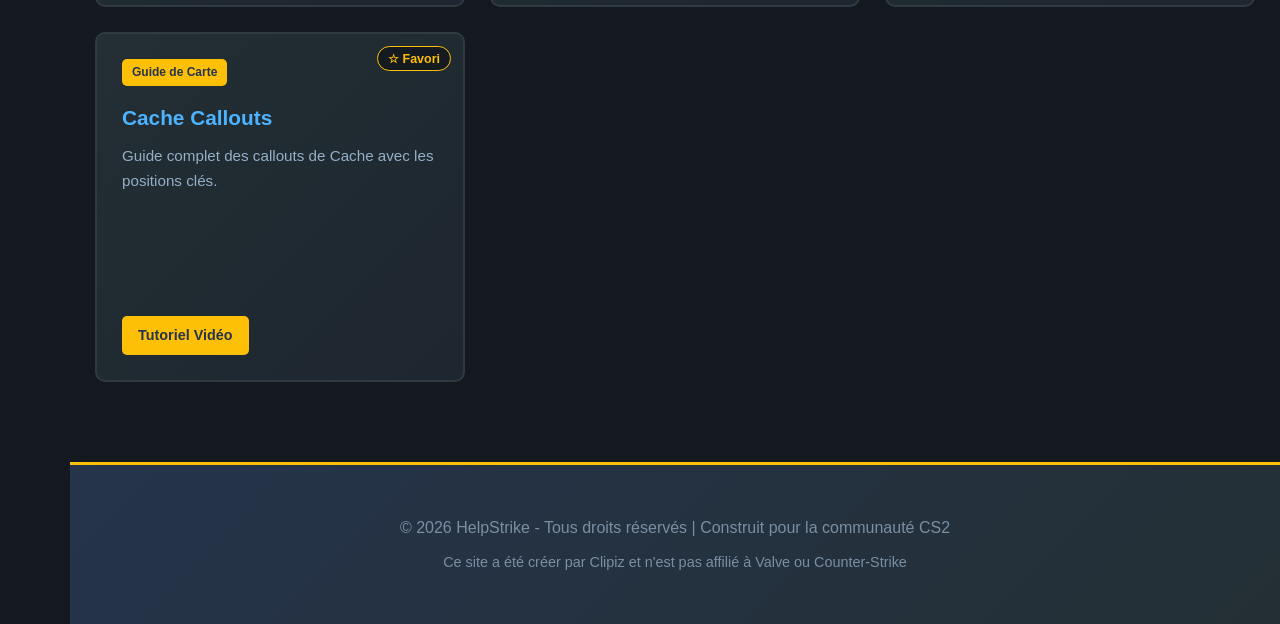
==== commit c03927da: "feat: add crosshair, pro configs and favorites pages Co-authored-by: clipiz <295485389+clipiz@users." ====
--- a/callouts.html
+++ b/callouts.html
@@ -18,7 +18,7 @@
             </div>
         </div>
         <nav class="sidebar-nav">
-            <div class="sidebar-nav-links">
+                        <div class="sidebar-nav-links">
                 <a href="index.html" class="sidebar-link" data-section="home">
                     <span class="icon">🏠</span>
                     <span class="label">Home</span>
@@ -42,6 +42,18 @@
                 <a href="utility.html" class="sidebar-link" data-section="utility">
                     <span class="icon">⚙️</span>
                     <span class="label">Utility</span>
+                </a>
+                <a href="crosshair.html" class="sidebar-link" data-section="crosshair">
+                    <span class="icon">✚</span>
+                    <span class="label">Crosshair</span>
+                </a>
+                <a href="configs.html" class="sidebar-link" data-section="configs">
+                    <span class="icon">🖥️</span>
+                    <span class="label">Configs Pro</span>
+                </a>
+                <a href="favorites.html" class="sidebar-link" data-section="favorites">
+                    <span class="icon">⭐</span>
+                    <span class="label">Favoris</span>
                 </a>
                 <a href="index.html#recent-esport" class="sidebar-link" data-section="recent-esport">
                     <span class="icon">🏆</span>
--- a/styles.css
+++ b/styles.css
@@ -753,3 +753,210 @@
         font-size: 0.95rem;
     }
 }
+
+.favorite-btn {
+    position: absolute;
+    top: 12px;
+    right: 12px;
+    background: rgba(19, 25, 30, 0.9);
+    color: var(--hs-highlight);
+    border: 1px solid var(--hs-highlight);
+    border-radius: 999px;
+    padding: 4px 10px;
+    font-size: 0.78rem;
+    font-weight: 700;
+    cursor: pointer;
+    z-index: 4;
+    transition: all 0.2s ease;
+}
+
+.favorite-btn:hover,
+.favorite-btn.is-active {
+    background: var(--hs-highlight);
+    color: var(--hs-table-head);
+}
+
+.map-menu-item .favorite-btn {
+    top: 10px;
+    right: 10px;
+}
+
+.crosshair-layout {
+    display: grid;
+    grid-template-columns: minmax(280px, 1fr) minmax(280px, 1fr);
+    gap: 24px;
+    margin-bottom: 30px;
+}
+
+.crosshair-panel,
+.crosshair-preview-panel,
+.filters-panel {
+    background: linear-gradient(135deg, var(--hs-panel) 0%, var(--hs-bg-alt) 100%);
+    border: 2px solid var(--hs-border);
+    border-radius: 10px;
+    padding: 20px;
+}
+
+.crosshair-form-grid,
+.filters-grid {
+    display: grid;
+    grid-template-columns: repeat(auto-fit, minmax(160px, 1fr));
+    gap: 14px;
+}
+
+.form-group label {
+    display: flex;
+    justify-content: space-between;
+    color: var(--hs-link);
+    font-weight: 600;
+    font-size: 0.9rem;
+    margin-bottom: 6px;
+}
+
+.form-group input,
+.form-group select {
+    width: 100%;
+    border: 1px solid var(--hs-border);
+    border-radius: 6px;
+    background: rgba(19, 25, 30, 0.9);
+    color: var(--hs-text);
+    padding: 8px 10px;
+}
+
+.checkbox-group {
+    display: flex;
+    align-items: center;
+    gap: 8px;
+}
+
+.checkbox-group label {
+    margin: 0;
+}
+
+.crosshair-preview-box {
+    min-height: 220px;
+    background: radial-gradient(circle at center, #1f2930 0%, #13191e 100%);
+    border: 1px solid var(--hs-border);
+    border-radius: 8px;
+    display: flex;
+    align-items: center;
+    justify-content: center;
+    position: relative;
+}
+
+.crosshair-preview {
+    width: 150px;
+    height: 150px;
+    position: relative;
+    --crosshair-color: #00ff00;
+    --crosshair-thickness: 2px;
+    --crosshair-length: 16px;
+    --crosshair-gap: -6px;
+}
+
+.crosshair-line {
+    position: absolute;
+    background: var(--crosshair-color);
+}
+
+.crosshair-line.top,
+.crosshair-line.bottom {
+    width: var(--crosshair-thickness);
+    height: var(--crosshair-length);
+    left: calc(50% - var(--crosshair-thickness) / 2);
+}
+
+.crosshair-line.left,
+.crosshair-line.right {
+    width: var(--crosshair-length);
+    height: var(--crosshair-thickness);
+    top: calc(50% - var(--crosshair-thickness) / 2);
+}
+
+.crosshair-line.top {
+    bottom: calc(50% + var(--crosshair-gap));
+}
+
+.crosshair-line.bottom {
+    top: calc(50% + var(--crosshair-gap));
+}
+
+.crosshair-line.left {
+    right: calc(50% + var(--crosshair-gap));
+}
+
+.crosshair-line.right {
+    left: calc(50% + var(--crosshair-gap));
+}
+
+.crosshair-outline-on .crosshair-line {
+    box-shadow: 0 0 0 1px #000;
+}
+
+.code-output {
+    width: 100%;
+    min-height: 140px;
+    margin-top: 12px;
+    border-radius: 8px;
+    border: 1px solid var(--hs-border);
+    background: #101419;
+    color: var(--hs-text);
+    font-family: ui-monospace, SFMono-Regular, Menlo, monospace;
+    padding: 12px;
+    resize: vertical;
+}
+
+.code-block {
+    background: #101419;
+    border: 1px solid var(--hs-border);
+    border-radius: 8px;
+    padding: 12px;
+    margin-top: 10px;
+    color: #d8e2ec;
+    white-space: pre-wrap;
+    font-size: 0.84rem;
+}
+
+.code-actions {
+    display: flex;
+    gap: 10px;
+    margin-top: 12px;
+    flex-wrap: wrap;
+}
+
+.filter-results {
+    margin: 12px 2px 0;
+    color: #95afc7;
+    font-size: 0.95rem;
+}
+
+.config-card {
+    min-height: auto;
+}
+
+.config-meta {
+    margin-bottom: 8px !important;
+    flex-grow: 0 !important;
+}
+
+.config-video-settings {
+    margin: 0 0 14px 0;
+    padding-left: 18px;
+    color: #b7c4d1;
+    font-size: 0.9rem;
+}
+
+.empty-state {
+    background: linear-gradient(135deg, var(--hs-panel) 0%, var(--hs-bg-alt) 100%);
+    border: 2px dashed var(--hs-border);
+    border-radius: 10px;
+    padding: 28px;
+    text-align: center;
+    color: #9fb3c6;
+}
+
+@media (max-width: 900px) {
+    .crosshair-layout {
+        grid-template-columns: 1fr;
+    }
+}
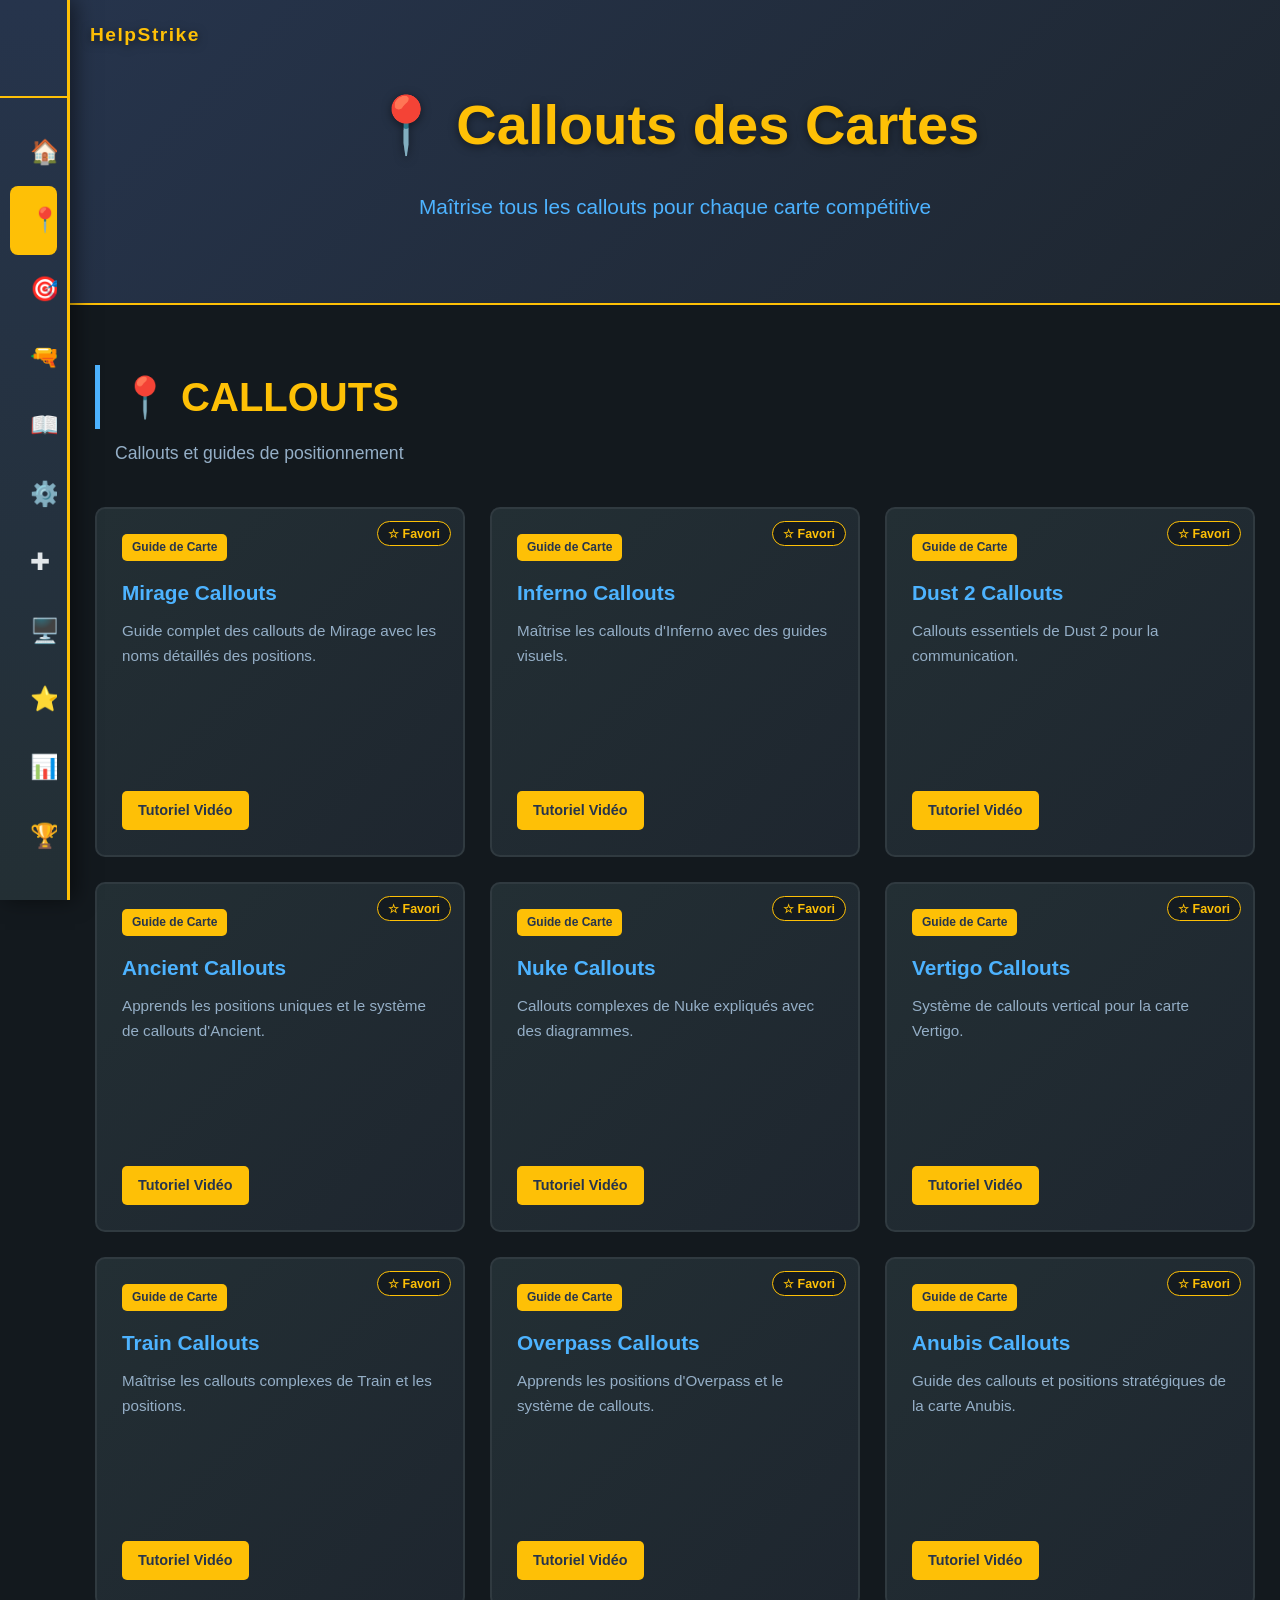
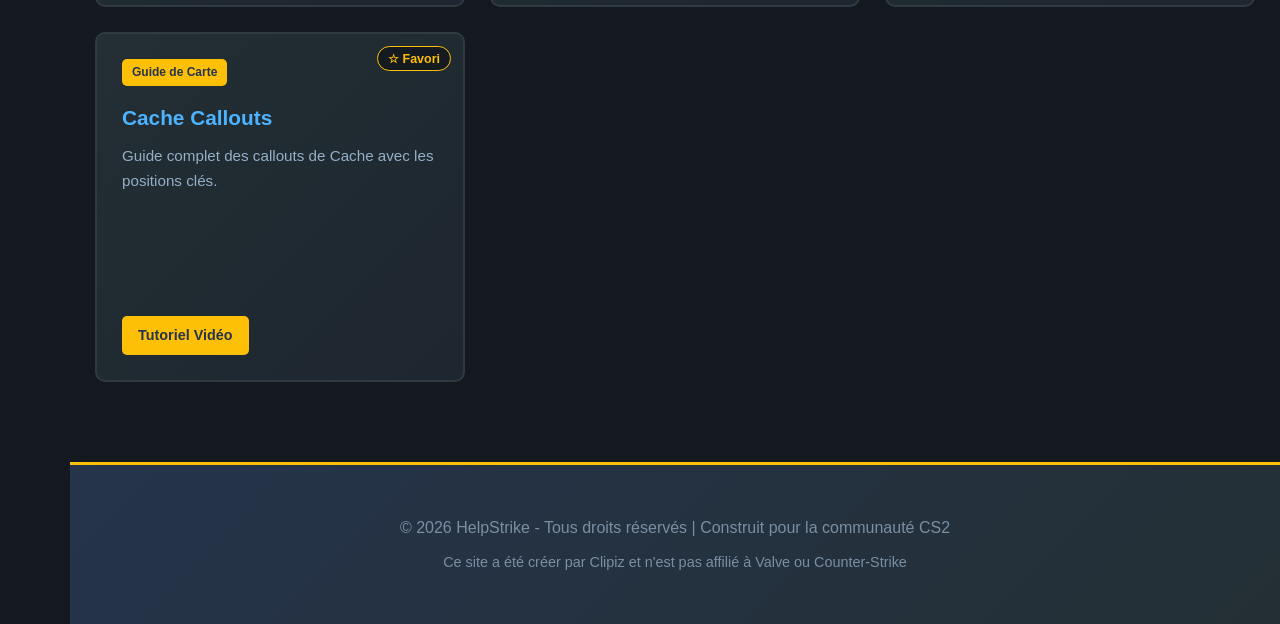
==== commit 879855fe: "Ajouter page Stats Leetify avec favoris et gestion erreurs Co-authored-by: clipiz <295485389+clipiz@" ====
--- a/callouts.html
+++ b/callouts.html
@@ -55,6 +55,7 @@
                     <span class="icon">⭐</span>
                     <span class="label">Favoris</span>
                 </a>
+                <a href="stats.html" class="sidebar-link" data-section="stats"><span class="icon">📊</span><span class="label">Stats Leetify</span></a>
                 <a href="index.html#recent-esport" class="sidebar-link" data-section="recent-esport">
                     <span class="icon">🏆</span>
                     <span class="label">eSport Results</span>
--- a/styles.css
+++ b/styles.css
@@ -955,8 +955,125 @@
     color: #9fb3c6;
 }
 
+.leetify-search-panel {
+    background: linear-gradient(135deg, var(--hs-panel) 0%, var(--hs-bg-alt) 100%);
+    border: 2px solid var(--hs-border);
+    border-radius: 10px;
+    padding: 20px;
+}
+
+.leetify-form-grid {
+    display: grid;
+    grid-template-columns: repeat(auto-fit, minmax(220px, 1fr));
+    gap: 16px;
+}
+
+.leetify-form-wide {
+    grid-column: 1 / -1;
+}
+
+.leetify-form-actions {
+    grid-column: 1 / -1;
+    display: flex;
+    flex-wrap: wrap;
+    gap: 14px;
+    justify-content: space-between;
+    align-items: center;
+}
+
+.leetify-help-text {
+    margin-top: 8px;
+    color: #95afc7;
+    font-size: 0.9rem;
+}
+
+.leetify-help-text a {
+    color: var(--hs-link);
+}
+
+.leetify-help-text a:hover {
+    color: var(--hs-link-hover);
+}
+
+.leetify-tooltip {
+    margin-left: 6px;
+    cursor: help;
+    color: var(--hs-highlight);
+}
+
+.leetify-submit-btn {
+    border: none;
+    cursor: pointer;
+}
+
+.leetify-results-grid {
+    display: grid;
+    grid-template-columns: repeat(auto-fit, minmax(220px, 1fr));
+    gap: 20px;
+    margin-bottom: 30px;
+}
+
+.leetify-profile-card {
+    grid-column: span 2;
+    min-height: auto;
+}
+
+.leetify-profile-head {
+    display: flex;
+    align-items: center;
+    gap: 16px;
+}
+
+.leetify-avatar {
+    width: 78px;
+    height: 78px;
+    border-radius: 50%;
+    border: 2px solid var(--hs-highlight);
+    object-fit: cover;
+    flex-shrink: 0;
+}
+
+.leetify-stat-card,
+.leetify-match-card,
+.leetify-teammate-card {
+    min-height: auto;
+}
+
+.leetify-stat-value {
+    font-size: 1.8rem;
+    color: var(--hs-highlight);
+    font-weight: 700;
+}
+
+.leetify-matches-list {
+    display: grid;
+    grid-template-columns: repeat(auto-fit, minmax(260px, 1fr));
+    gap: 20px;
+}
+
+.leetify-status {
+    margin-bottom: 16px;
+    border-radius: 8px;
+    border: 1px solid var(--hs-border);
+    background: rgba(19, 25, 30, 0.55);
+}
+
+.leetify-status--error {
+    color: #ff9980;
+    border-color: rgba(255, 107, 53, 0.6);
+}
+
+.leetify-status--success {
+    color: #9df1c4;
+    border-color: rgba(77, 179, 255, 0.45);
+}
+
 @media (max-width: 900px) {
     .crosshair-layout {
         grid-template-columns: 1fr;
     }
-}
+
+    .leetify-profile-card {
+        grid-column: span 1;
+    }
+}
